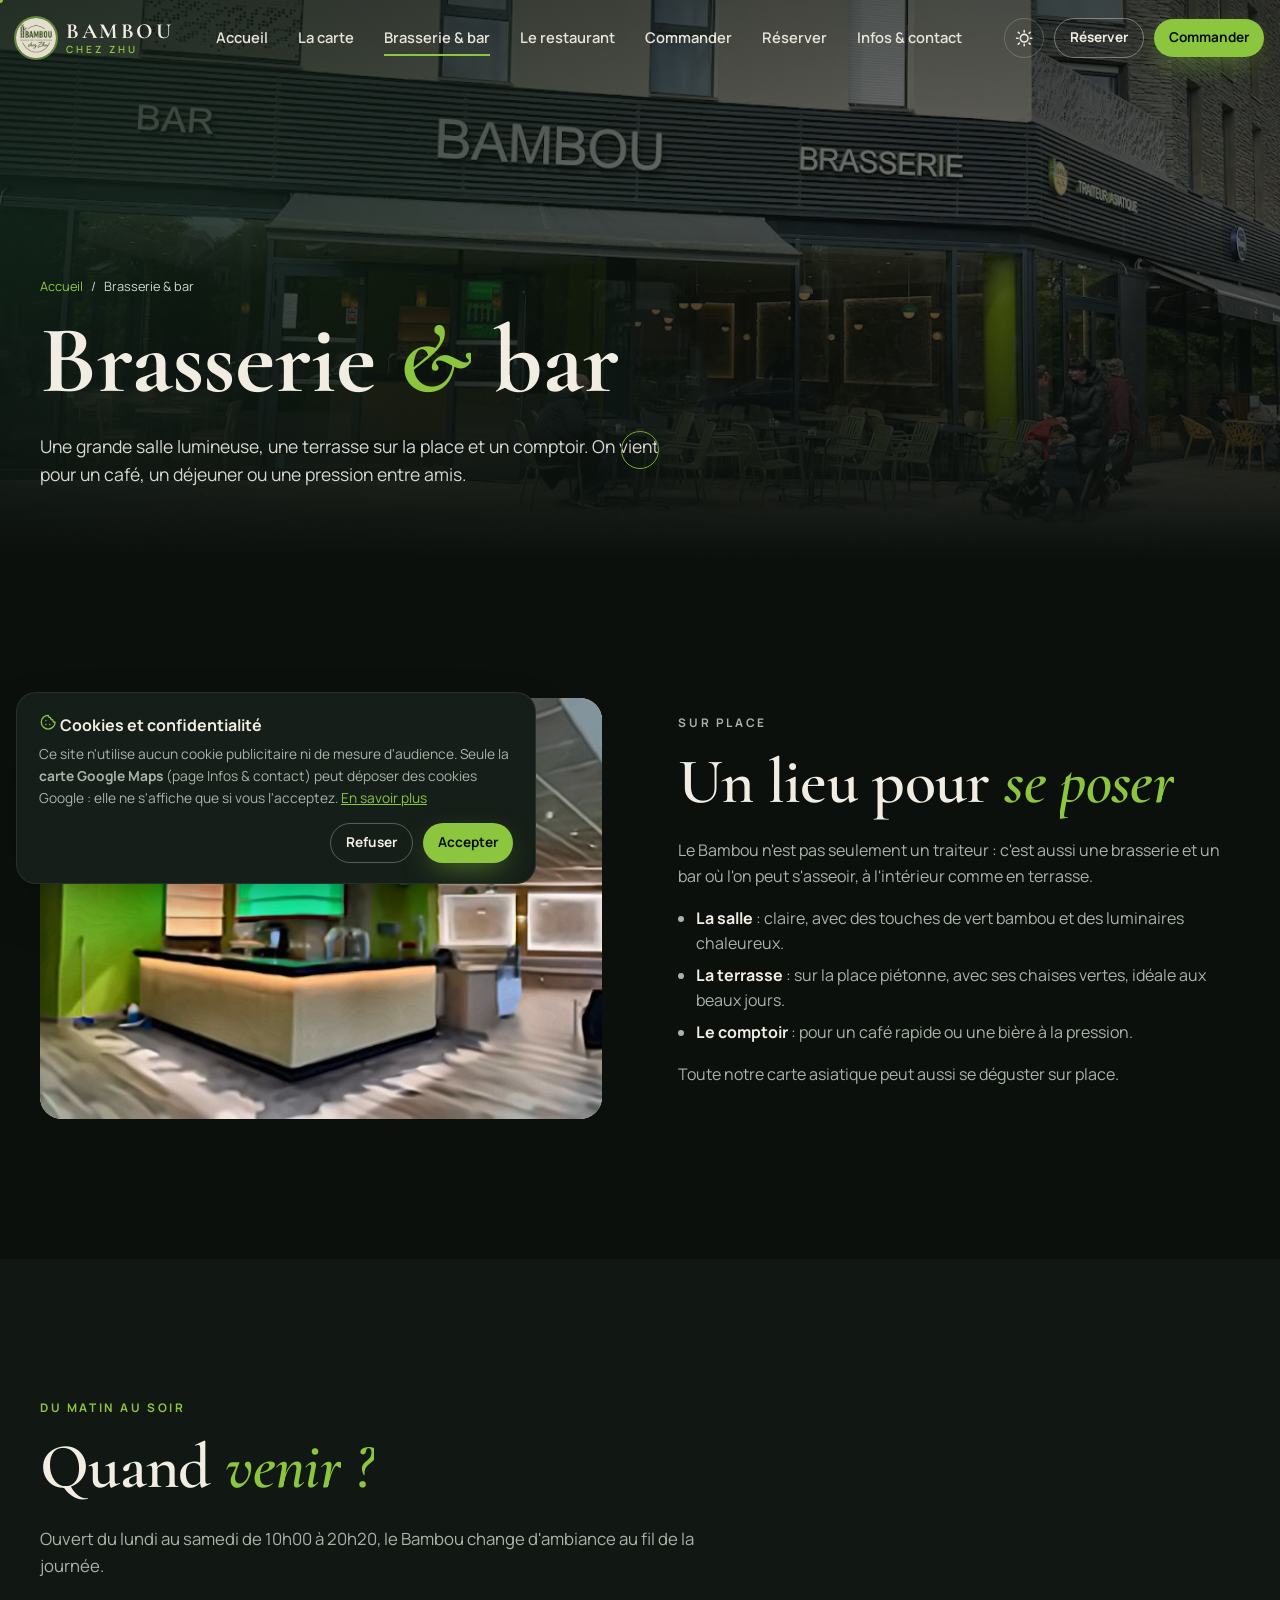
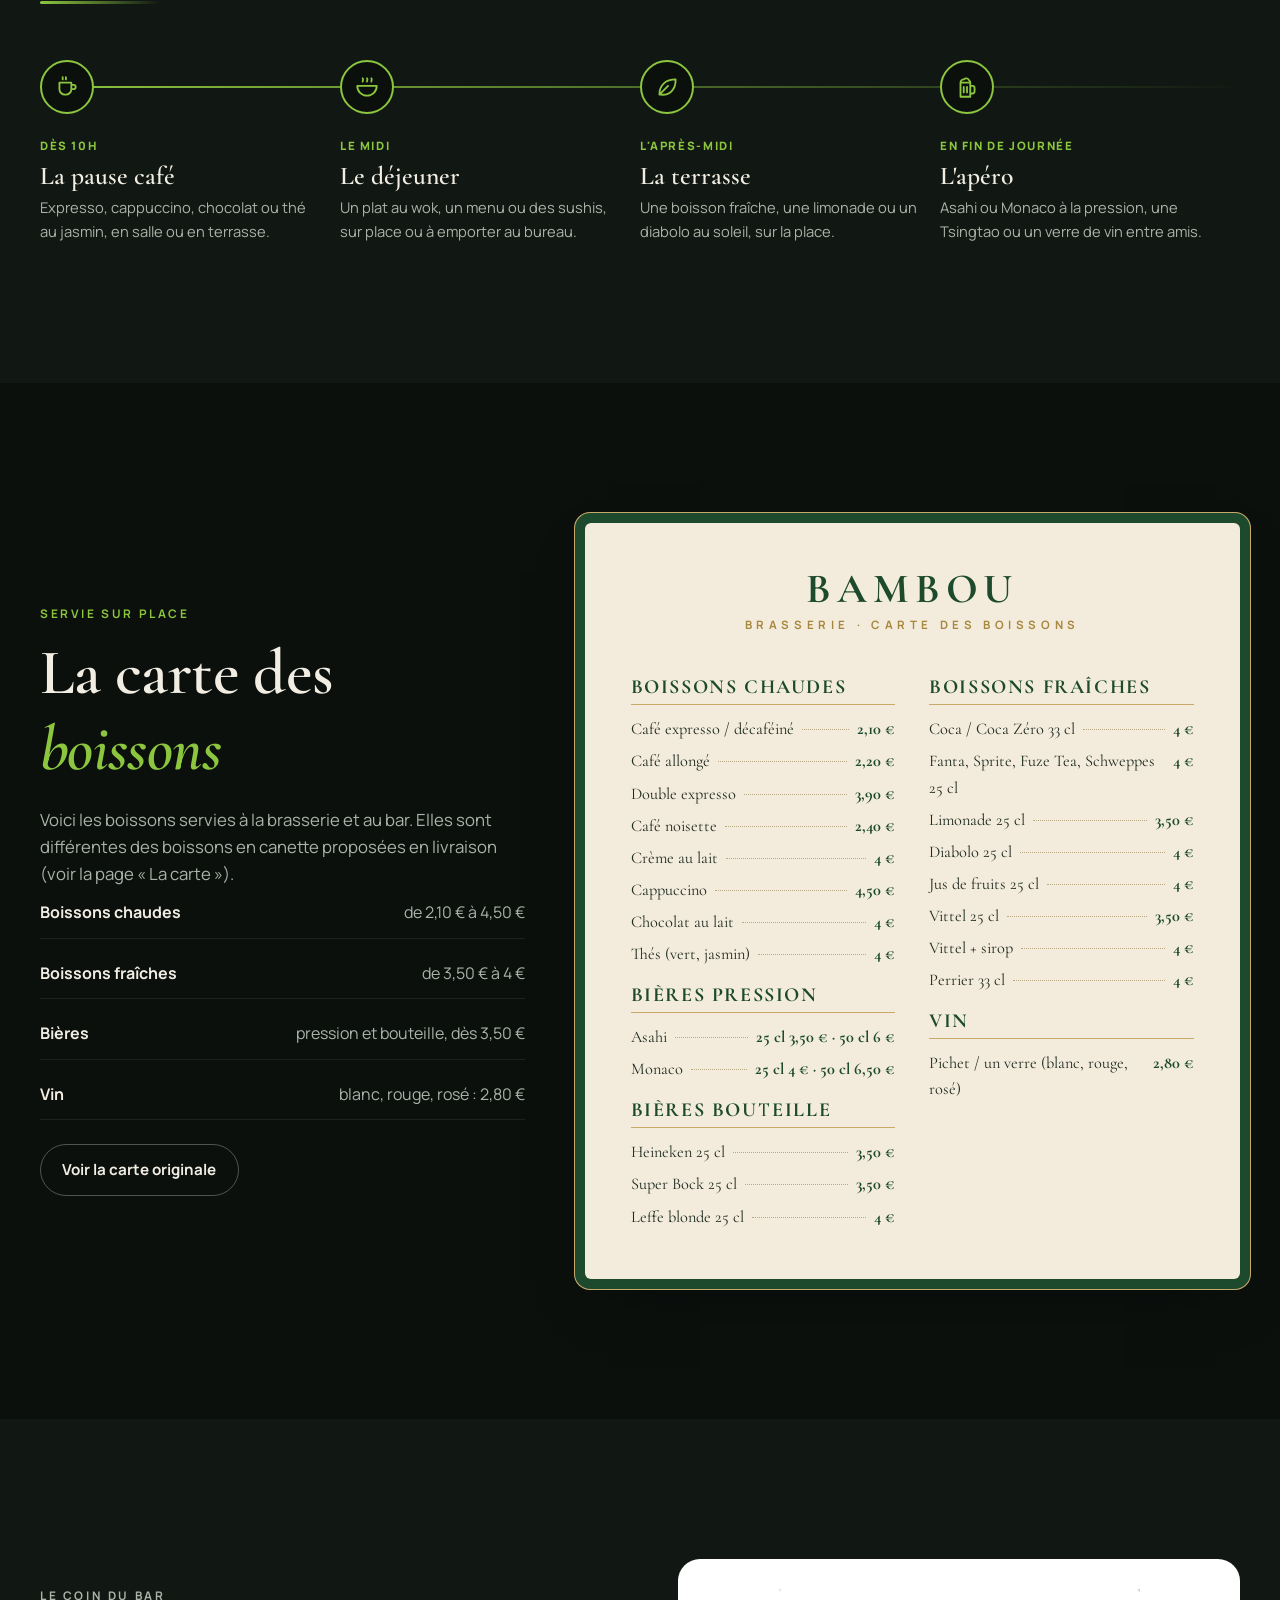
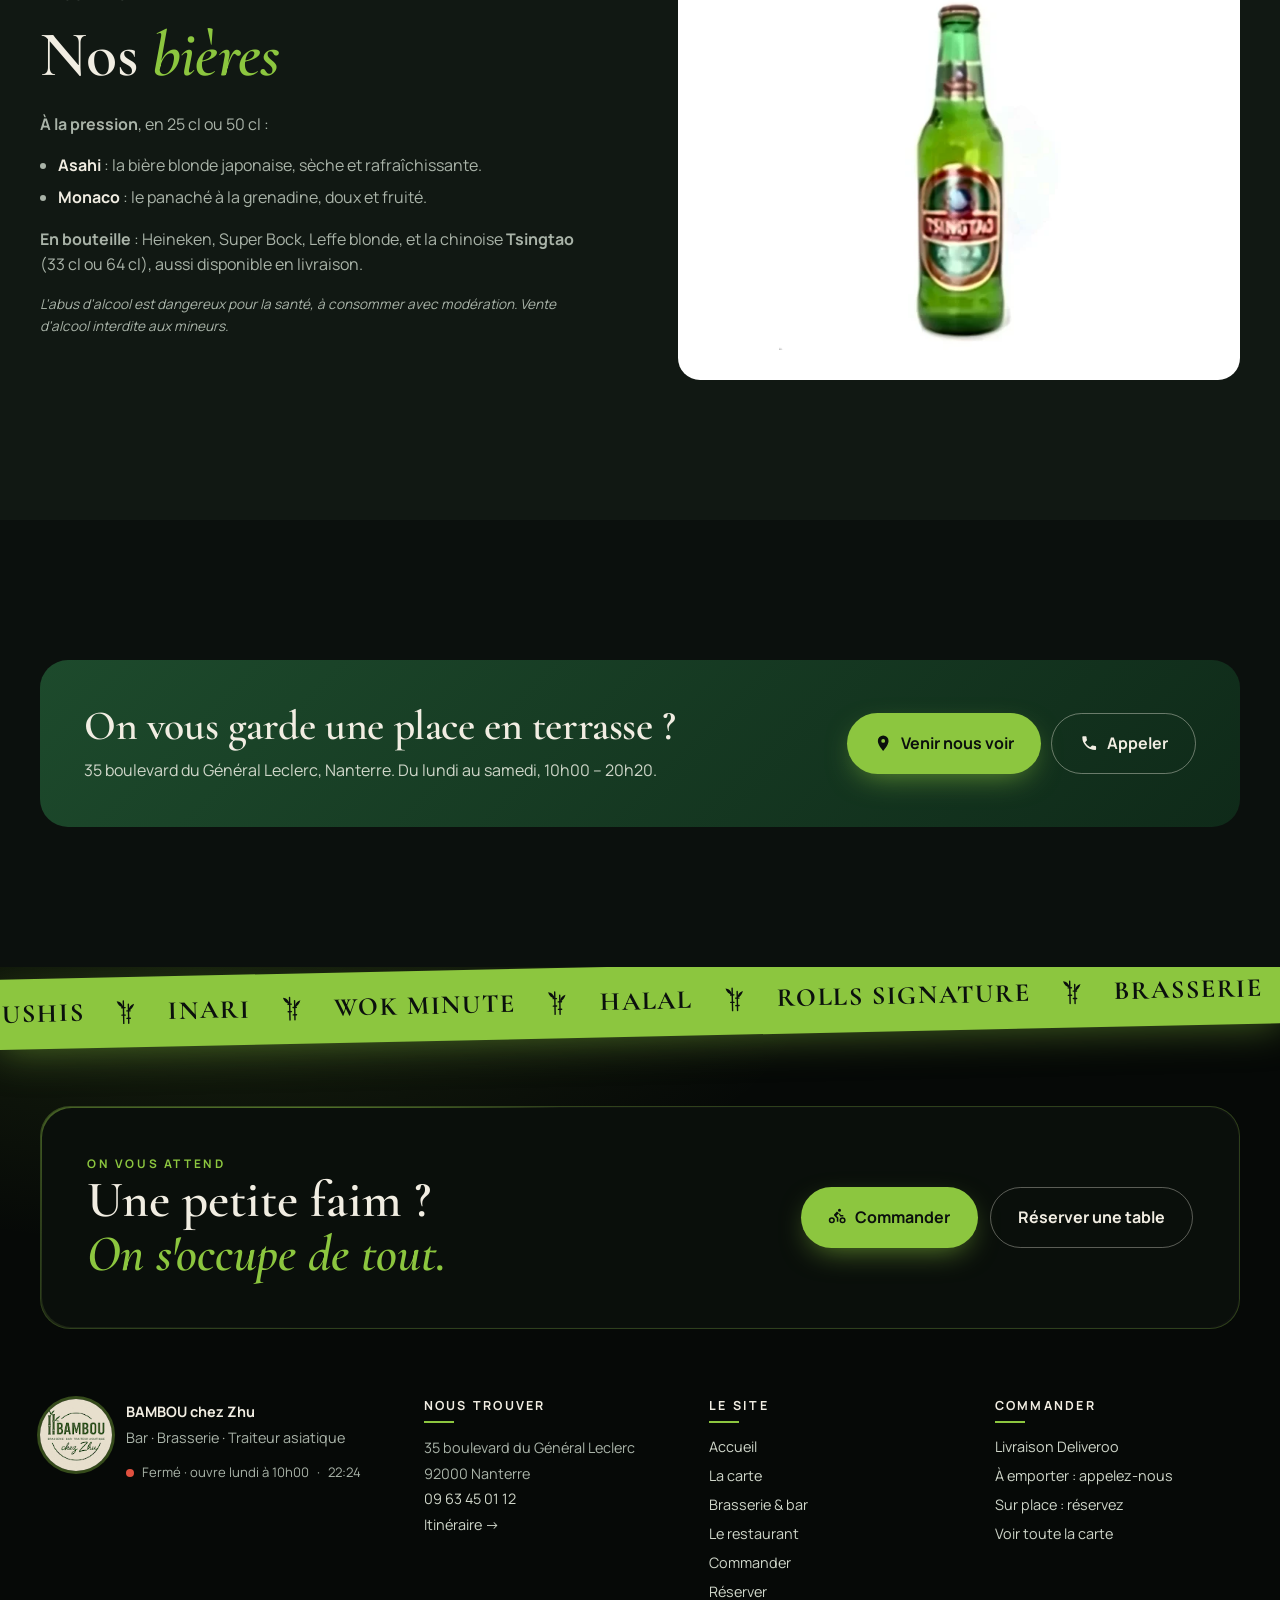
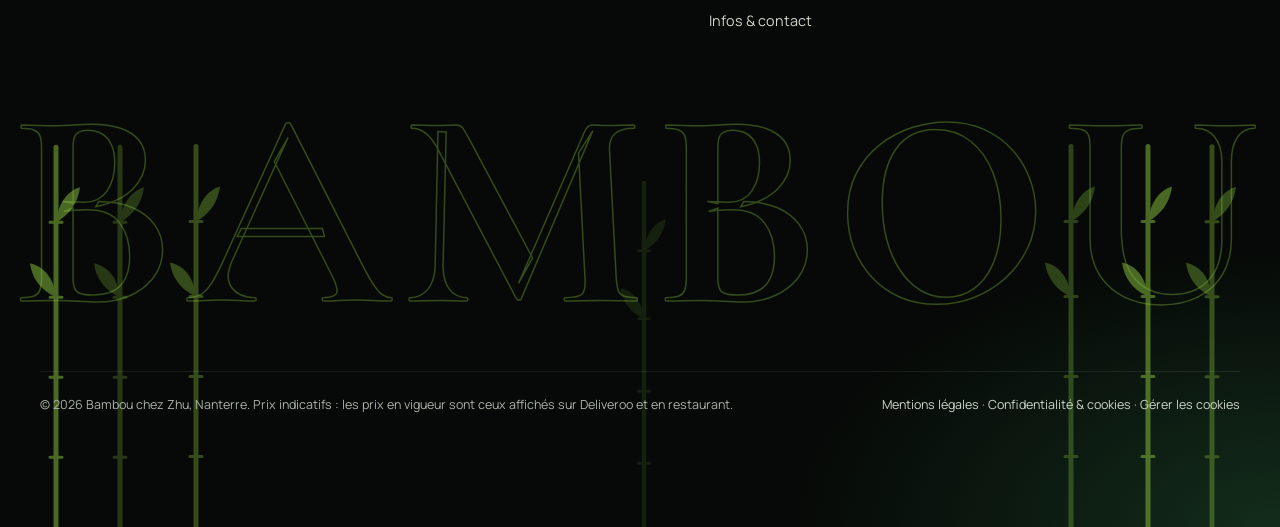
==== brasserie.html @ f8e94290 "Site vitrine Bambou chez Zhu : 9 pages, carte, réservation, effets animés - Pages : accueil, carte, " ====
<!doctype html>
<html lang="fr" data-theme="dark">
<head>
  <meta charset="utf-8">
  <meta name="viewport" content="width=device-width, initial-scale=1">
  <title>Brasserie & bar · Bambou chez Zhu, Nanterre</title>
  <meta name="description" content="La brasserie et le bar Bambou à Nanterre : café, thé, boissons fraîches, bières pression Asahi et Monaco, bières bouteille et vin. Salle lumineuse et terrasse sur la place.">
  <meta name="theme-color" content="#0b100d">
  <link rel="icon" href="images/lieu/logo.png">
  <meta property="og:title" content="Brasserie & bar · Bambou chez Zhu">
  <meta property="og:image" content="images/lieu/facade.webp">
  <link rel="preconnect" href="https://fonts.googleapis.com">
  <link rel="preconnect" href="https://fonts.gstatic.com" crossorigin>
  <link href="https://fonts.googleapis.com/css2?family=Cormorant+Garamond:ital,wght@0,500;0,600;0,700;1,500&family=Manrope:wght@400;500;600;700;800&display=swap" rel="stylesheet">
  <link rel="stylesheet" href="css/style.css">
</head>
<body data-page="brasserie">
  <main>
    <section class="page-hero">
      <div class="page-hero__bg" style="background-image:url('images/lieu/facade.webp')"></div>
      <div class="container">
        <nav class="crumbs" aria-label="Fil d'Ariane"><a href="index.html">Accueil</a> / <span>Brasserie & bar</span></nav>
        <h1>Brasserie <span class="accent">&</span> bar</h1>
        <p class="lead">Une grande salle lumineuse, une terrasse sur la place et un comptoir. On vient pour un café, un déjeuner ou une pression entre amis.</p>
      </div>
    </section>

    <!-- EXPLICATION -->
    <section class="section">
      <div class="container split-block">
        <div class="split-block__media curtain"><img src="images/lieu/salle.jpg" onerror="this.onerror=null;this.src='images/lieu/interieur.jpg'" alt="Le comptoir vert et lumineux de la brasserie" loading="lazy"></div>
        <div class="split-block__text reveal">
          <p class="eyebrow">Sur place</p>
          <h2>Un lieu pour <span class="accent">se poser</span></h2>
          <p>Le Bambou n'est pas seulement un traiteur : c'est aussi une brasserie et un bar où l'on peut s'asseoir, à l'intérieur comme en terrasse.</p>
          <ul>
            <li><strong>La salle</strong> : claire, avec des touches de vert bambou et des luminaires chaleureux.</li>
            <li><strong>La terrasse</strong> : sur la place piétonne, avec ses chaises vertes, idéale aux beaux jours.</li>
            <li><strong>Le comptoir</strong> : pour un café rapide ou une bière à la pression.</li>
          </ul>
          <p>Toute notre carte asiatique peut aussi se déguster sur place.</p>
        </div>
      </div>
    </section>

    <!-- MOMENTS -->
    <section class="section section--alt">
      <div class="container">
        <header class="section__head reveal">
          <p class="eyebrow">Du matin au soir</p>
          <h2>Quand <span class="accent">venir&nbsp;?</span></h2>
          <p class="section__lead">Ouvert du lundi au samedi de 10h00 à 20h20, le Bambou change d'ambiance au fil de la journée.</p>
        </header>
        <div class="timeline">
          <div class="tl reveal"><div class="tl__dot"><svg class="ico"><use href="#i-coffee"/></svg></div><small>Dès 10h</small><h3>La pause café</h3><p>Expresso, cappuccino, chocolat ou thé au jasmin, en salle ou en terrasse.</p></div>
          <div class="tl reveal"><div class="tl__dot"><svg class="ico"><use href="#i-bowl"/></svg></div><small>Le midi</small><h3>Le déjeuner</h3><p>Un plat au wok, un menu ou des sushis, sur place ou à emporter au bureau.</p></div>
          <div class="tl reveal"><div class="tl__dot"><svg class="ico"><use href="#i-leaf"/></svg></div><small>L'après-midi</small><h3>La terrasse</h3><p>Une boisson fraîche, une limonade ou un diabolo au soleil, sur la place.</p></div>
          <div class="tl reveal"><div class="tl__dot"><svg class="ico"><use href="#i-beer"/></svg></div><small>En fin de journée</small><h3>L'apéro</h3><p>Asahi ou Monaco à la pression, une Tsingtao ou un verre de vin entre amis.</p></div>
        </div>
      </div>
    </section>

    <!-- CARTE DES BOISSONS -->
    <section class="section brasserie" id="boissons">
      <div class="container brasserie__inner">
        <div class="brasserie__text reveal">
          <p class="eyebrow">Servie sur place</p>
          <h2>La carte des <span class="accent">boissons</span></h2>
          <p class="section__lead">Voici les boissons servies à la brasserie et au bar. Elles sont différentes des boissons en canette proposées en livraison (voir la page « La carte »).</p>
          <ul class="lieu__facts">
            <li><strong>Boissons chaudes</strong><span>de 2,10 € à 4,50 €</span></li>
            <li><strong>Boissons fraîches</strong><span>de 3,50 € à 4 €</span></li>
            <li><strong>Bières</strong><span>pression et bouteille, dès 3,50 €</span></li>
            <li><strong>Vin</strong><span>blanc, rouge, rosé : 2,80 €</span></li>
          </ul>
          <button class="btn btn--ghost" id="openPoster" style="margin-top:24px">Voir la carte originale</button>
        </div>
        <div class="menu-card reveal" id="menuCard"></div>
      </div>
    </section>

    <!-- BIÈRES -->
    <section class="section section--alt">
      <div class="container split-block split-block--rev">
        <div class="split-block__media curtain" style="background:#fff"><img src="images/biere-tsingtao.webp" alt="Bière Tsingtao" loading="lazy" style="object-fit:contain;padding:30px"></div>
        <div class="split-block__text reveal">
          <p class="eyebrow">Le coin du bar</p>
          <h2>Nos <span class="accent">bières</span></h2>
          <p><strong>À la pression</strong>, en 25 cl ou 50 cl :</p>
          <ul>
            <li><strong>Asahi</strong> : la bière blonde japonaise, sèche et rafraîchissante.</li>
            <li><strong>Monaco</strong> : le panaché à la grenadine, doux et fruité.</li>
          </ul>
          <p><strong>En bouteille</strong> : Heineken, Super Bock, Leffe blonde, et la chinoise <strong>Tsingtao</strong> (33 cl ou 64 cl), aussi disponible en livraison.</p>
          <p class="note">L'abus d'alcool est dangereux pour la santé, à consommer avec modération. Vente d'alcool interdite aux mineurs.</p>
        </div>
      </div>
    </section>

    <section class="section">
      <div class="container">
        <div class="cta-band reveal">
          <div><h2 class="no-words">On vous garde une place en terrasse&nbsp;?</h2><p>35 boulevard du Général Leclerc, Nanterre. Du lundi au samedi, 10h00 – 20h20.</p></div>
          <div style="display:flex;gap:10px;flex-wrap:wrap">
            <a class="btn btn--primary btn--lg" href="contact.html"><svg class="ico"><use href="#i-pin"/></svg> Venir nous voir</a>
            <a class="btn btn--ghost btn--lg" href="tel:+33963450112"><svg class="ico"><use href="#i-phone"/></svg> Appeler</a>
          </div>
        </div>
      </div>
    </section>
  </main>

  <div class="modal" id="poster" hidden>
    <div class="modal__backdrop" data-close></div>
    <div class="modal__poster" role="dialog" aria-modal="true" aria-label="Carte des boissons de la brasserie">
      <button class="modal__close" data-close aria-label="Fermer"><svg class="ico"><use href="#i-close"/></svg></button>
      <img src="images/lieu/carte-boissons-brasserie.webp" alt="Carte des boissons de la brasserie Bambou" loading="lazy">
    </div>
  </div>

  <script src="js/data.js"></script>
  <script src="js/layout.js"></script>
  <script src="js/main.js"></script>
</body>
</html>
---- css/style.css ----
/* =========================================================
   BAMBOU chez Zhu — Feuille de style
   Palette : noir façade · vert bambou · crème papier
   ========================================================= */

:root {
  --bamboo: #8cc63f;        /* vert vif du pilier */
  --bamboo-2: #6fa52c;
  --forest: #1d4a2c;        /* vert profond du logo */
  --gold: #c9a96a;
  --radius: 22px;
  --radius-sm: 14px;
  --shadow: 0 24px 60px -24px rgba(0,0,0,.55);
  --ease: cubic-bezier(.2,.8,.2,1);
  --font-display: "Cormorant Garamond", Georgia, serif;
  --font: "Manrope", system-ui, -apple-system, Segoe UI, sans-serif;
}

/* Mode nuit (par défaut) */
:root[data-theme="dark"] {
  --bg: #0b100d;
  --bg-2: #111813;
  --surface: #151e18;
  --surface-2: #1b261f;
  --line: rgba(255,255,255,.08);
  --text: #f1ede2;
  --muted: #a9b3a8;
  --accent: var(--bamboo);
  --on-accent: #0b100d;
  --paper: #f3ecdc;
}
/* Mode jour */
:root[data-theme="light"] {
  --bg: #f5f1e7;
  --bg-2: #ece6d6;
  --surface: #ffffff;
  --surface-2: #f8f5ee;
  --line: rgba(20,40,25,.1);
  --text: #142018;
  --muted: #5b6a5e;
  --accent: #2f7a35;
  --on-accent: #ffffff;
  --paper: #fbf7ec;
}

*,*::before,*::after { box-sizing: border-box; }
html { scroll-behavior: smooth; -webkit-text-size-adjust: 100%; }
body {
  margin: 0; background: var(--bg); color: var(--text);
  font-family: var(--font); font-size: 16px; line-height: 1.6;
  -webkit-font-smoothing: antialiased; overflow-x: hidden;
  transition: background .5s var(--ease), color .5s var(--ease);
}
img { max-width: 100%; display: block; }
a { color: inherit; }
button { font: inherit; color: inherit; cursor: pointer; background: none; border: 0; }
h1,h2,h3,h4 { margin: 0; line-height: 1.1; }
h2 { font-family: var(--font-display); font-weight: 600; font-size: clamp(2.4rem, 5vw, 4rem); letter-spacing: -.01em; }
h3 { font-size: 1.15rem; font-weight: 700; }
.container { width: min(1200px, 100% - 32px); margin-inline: auto; }
.accent { color: var(--accent); font-style: italic; }
.eyebrow { text-transform: uppercase; letter-spacing: .22em; font-size: .74rem; font-weight: 700; color: var(--accent); margin: 0 0 14px; }
.ico { width: 1.15em; height: 1.15em; flex: none; }
:focus-visible { outline: 2px solid var(--accent); outline-offset: 3px; border-radius: 6px; }

/* ---------- Boutons ---------- */
.btn {
  display: inline-flex; align-items: center; gap: .55em; justify-content: center;
  padding: .85em 1.4em; border-radius: 999px; font-weight: 700; font-size: .95rem;
  text-decoration: none; transition: transform .3s var(--ease), background .3s, box-shadow .3s, color .3s;
  white-space: nowrap;
}
.btn--primary { background: var(--accent); color: var(--on-accent); box-shadow: 0 10px 30px -10px color-mix(in srgb, var(--accent) 70%, transparent); }
.btn--primary:hover { transform: translateY(-2px); box-shadow: 0 16px 36px -12px var(--accent); }
.btn--ghost { border: 1.5px solid color-mix(in srgb, var(--text) 30%, transparent); color: var(--text); }
.btn--ghost:hover { border-color: var(--accent); color: var(--accent); }
.btn--sm { padding: .6em 1.1em; font-size: .85rem; }
.btn--lg { padding: 1.05em 1.7em; font-size: 1rem; }
.link { display: inline-flex; align-items: center; gap: .4em; color: var(--accent); font-weight: 700; text-decoration: none; }
.link .ico { transition: transform .3s var(--ease); }
.link:hover .ico { transform: translateX(4px); }

/* ---------- Loader ---------- */
.loader { position: fixed; inset: 0; z-index: 200; background: #0b100d; display: grid; place-items: center; transition: opacity .7s var(--ease), visibility .7s; }
.loader.is-done { opacity: 0; visibility: hidden; }
.loader__mark { display: flex; flex-direction: column; align-items: center; gap: 14px; color: var(--bamboo); }
.loader__bamboo { width: 64px; height: 64px; animation: grow 1.2s var(--ease) infinite alternate; }
.loader__mark span { font-family: var(--font-display); font-size: 1.6rem; letter-spacing: .4em; color: #f1ede2; }
@keyframes grow { from { transform: scaleY(.8); opacity: .5; } to { transform: scaleY(1); opacity: 1; } }

/* ---------- En-tête ---------- */
.header { position: fixed; inset: 0 0 auto; z-index: 50; padding: 18px 0; transition: padding .4s var(--ease), background .4s, backdrop-filter .4s; }
.header.is-scrolled { padding: 10px 0; background: color-mix(in srgb, var(--bg) 82%, transparent); backdrop-filter: blur(14px); border-bottom: 1px solid var(--line); }
.header__inner { width: min(1280px, 100% - 32px); margin-inline: auto; display: flex; align-items: center; justify-content: space-between; gap: 20px; }
.brand { display: flex; align-items: center; gap: 10px; text-decoration: none; }
.brand__logo { width: 40px; height: 40px; border-radius: 50%; object-fit: cover; box-shadow: 0 0 0 2px color-mix(in srgb, var(--bamboo) 60%, transparent); }
.brand__text { font-family: var(--font-display); font-weight: 700; font-size: 1.35rem; letter-spacing: .12em; line-height: 1; color: #f1ede2; }
.header.is-scrolled .brand__text { color: var(--text); }
.brand__text small { display: block; font-family: var(--font); font-size: .62rem; letter-spacing: .3em; font-weight: 600; color: var(--bamboo); margin-top: 3px; text-transform: uppercase; }
.nav { display: flex; gap: 30px; }
.nav a { text-decoration: none; font-weight: 600; font-size: .92rem; color: #e8e4d8; position: relative; padding: 4px 0; }
.header.is-scrolled .nav a { color: var(--text); }
.nav a::after { content: ""; position: absolute; left: 0; right: 100%; bottom: -2px; height: 2px; background: var(--accent); transition: right .35s var(--ease); }
.nav a:hover::after, .nav a.is-active::after { right: 0; }
.header__actions { display: flex; align-items: center; gap: 10px; }
.theme-toggle { width: 40px; height: 40px; border-radius: 50%; display: grid; place-items: center; color: #f1ede2; border: 1px solid rgba(255,255,255,.2); transition: transform .5s var(--ease); }
.header.is-scrolled .theme-toggle { color: var(--text); border-color: var(--line); }
.theme-toggle:hover { transform: rotate(40deg); }
[data-theme="dark"] .ico--moon, [data-theme="light"] .ico--sun { display: none; }
.burger { display: none; width: 42px; height: 42px; border-radius: 50%; position: relative; }
.burger span { position: absolute; left: 11px; right: 11px; height: 2px; background: #f1ede2; transition: transform .35s var(--ease), top .35s; }
.header.is-scrolled .burger span { background: var(--text); }
.burger span:first-child { top: 16px; } .burger span:last-child { top: 24px; }
.burger[aria-expanded="true"] span:first-child { top: 20px; transform: rotate(45deg); }
.burger[aria-expanded="true"] span:last-child { top: 20px; transform: rotate(-45deg); }

/* ---------- Hero ---------- */
.hero { position: relative; min-height: 100svh; display: flex; align-items: center; overflow: hidden; color: #f1ede2; padding: 120px 0 90px; }
.hero__bg { position: absolute; inset: -4%; background-size: cover; background-position: center 35%; animation: kenburns 24s ease-in-out infinite alternate; will-change: transform; }
@keyframes kenburns { from { transform: scale(1.04); } to { transform: scale(1.14) translate(-1.5%, 1%); } }
.hero__veil { position: absolute; inset: 0; background:
  radial-gradient(1200px 600px at 15% 60%, rgba(11,16,13,.55), transparent 70%),
  linear-gradient(180deg, rgba(11,16,13,.75) 0%, rgba(11,16,13,.55) 40%, rgba(11,16,13,.92) 100%),
  linear-gradient(90deg, rgba(29,74,44,.55), transparent 60%); }
.hero__leaves svg { position: absolute; color: var(--bamboo); opacity: .14; }
.hero__leaves svg:nth-child(1) { width: 260px; left: -40px; bottom: -30px; animation: sway 8s ease-in-out infinite; }
.hero__leaves svg:nth-child(2) { width: 160px; right: 6%; top: 14%; animation: sway 10s ease-in-out infinite reverse; }
.hero__leaves svg:nth-child(3) { width: 110px; right: 32%; bottom: 8%; animation: sway 7s ease-in-out infinite; }
@keyframes sway { 0%,100% { transform: rotate(-4deg); } 50% { transform: rotate(4deg); } }
.hero__content { position: relative; z-index: 2; }
.hero__title { font-family: var(--font-display); font-weight: 700; font-size: clamp(4.2rem, 15vw, 11rem); letter-spacing: .06em; line-height: .9; margin-bottom: 18px; }
.hero__title em { display: block; font-weight: 500; font-size: .32em; letter-spacing: .02em; color: var(--bamboo); margin-top: 10px; }
.split .ch { display: inline-block; opacity: 0; transform: translateY(60%) rotate(6deg); animation: chIn 1s var(--ease) forwards; }
@keyframes chIn { to { opacity: 1; transform: none; } }
.hero__lead { max-width: 560px; font-size: clamp(1rem, 1.6vw, 1.15rem); color: #d7d9cf; margin: 0 0 32px; }
.hero__cta { display: flex; flex-wrap: wrap; gap: 14px; margin-bottom: 34px; }
.hero .btn--ghost { color: #f1ede2; border-color: rgba(241,237,226,.4); }
.hero__chips { list-style: none; padding: 0; margin: 0; display: flex; flex-wrap: wrap; gap: 10px; }
.hero__chips li { display: flex; align-items: center; gap: 8px; padding: 8px 14px; border-radius: 999px; background: rgba(255,255,255,.08); border: 1px solid rgba(255,255,255,.14); backdrop-filter: blur(6px); font-size: .82rem; font-weight: 600; }
.dot { width: 8px; height: 8px; border-radius: 50%; background: var(--bamboo); box-shadow: 0 0 0 0 var(--bamboo); animation: pulse 2s infinite; }
@keyframes pulse { 0% { box-shadow: 0 0 0 0 rgba(140,198,63,.6); } 100% { box-shadow: 0 0 0 12px rgba(140,198,63,0); } }
.hero__dishes { position: absolute; z-index: 2; right: 5%; top: 50%; transform: translateY(-50%); width: 360px; height: 420px; }
.hero__dishes img { position: absolute; width: 150px; height: 150px; object-fit: cover; border-radius: 50%; border: 4px solid rgba(241,237,226,.9); box-shadow: var(--shadow); animation: float 6s ease-in-out infinite; }
.hero__dishes img:nth-child(1) { left: 0; top: 30px; width: 180px; height: 180px; }
.hero__dishes img:nth-child(2) { right: 0; top: 0; animation-delay: -1.5s; }
.hero__dishes img:nth-child(3) { left: 40px; bottom: 0; animation-delay: -3s; }
.hero__dishes img:nth-child(4) { right: 10px; bottom: 60px; width: 130px; height: 130px; animation-delay: -4.5s; }
@keyframes float { 0%,100% { transform: translateY(0); } 50% { transform: translateY(-14px); } }
.scroll-cue { position: absolute; z-index: 2; left: 50%; bottom: 26px; width: 26px; height: 42px; border: 2px solid rgba(241,237,226,.5); border-radius: 20px; transform: translateX(-50%); }
.scroll-cue span { position: absolute; left: 50%; top: 8px; width: 4px; height: 8px; margin-left: -2px; border-radius: 2px; background: #f1ede2; animation: cue 1.8s infinite; }
@keyframes cue { 0% { opacity: 0; transform: translateY(0); } 40% { opacity: 1; } 100% { opacity: 0; transform: translateY(14px); } }

/* ---------- Bande défilante ---------- */
.marquee { background: var(--forest); padding: 22px 0; overflow: hidden; display: grid; gap: 14px; border-block: 1px solid rgba(140,198,63,.25); }
.marquee__row { display: flex; gap: 14px; width: max-content; animation: scrollX 60s linear infinite; }
.marquee__row--rev { animation-direction: reverse; animation-duration: 70s; }
.marquee:hover .marquee__row { animation-play-state: paused; }
.marquee__item { display: flex; align-items: center; gap: 12px; padding: 8px 18px 8px 8px; border-radius: 999px; background: rgba(0,0,0,.25); color: #f1ede2; white-space: nowrap; font-weight: 600; font-size: .9rem; }
.marquee__item img { width: 46px; height: 46px; border-radius: 50%; object-fit: cover; }
.marquee__item b { color: var(--bamboo); font-weight: 700; }
@keyframes scrollX { to { transform: translateX(-50%); } }

/* ---------- Sections ---------- */
.section { padding: clamp(80px, 11vw, 140px) 0; position: relative; }
.section__head { max-width: 720px; margin-bottom: 56px; }
.section__lead { color: var(--muted); font-size: 1.05rem; margin: 18px 0 0; }

/* Univers */
.univers__grid { display: grid; grid-template-columns: repeat(3, 1fr); gap: 24px; }
.u-card { background: var(--surface); border: 1px solid var(--line); border-radius: var(--radius); overflow: hidden; transition: transform .5s var(--ease), box-shadow .5s; }
.u-card:hover { transform: translateY(-8px); box-shadow: var(--shadow); }
.u-card__media { aspect-ratio: 4/3; overflow: hidden; background: #fff; }
.u-card__media img { width: 100%; height: 100%; object-fit: cover; transition: transform 1s var(--ease); }
.u-card:nth-child(3) .u-card__media img { object-fit: contain; padding: 18px; }
.u-card:hover .u-card__media img { transform: scale(1.07); }
.u-card__body { padding: 26px; position: relative; }
.u-card__num { position: absolute; right: 22px; top: 18px; font-family: var(--font-display); font-size: 2.6rem; color: color-mix(in srgb, var(--accent) 35%, transparent); font-weight: 700; }
.u-card h3 { font-family: var(--font-display); font-size: 1.9rem; font-weight: 600; margin-bottom: 10px; }
.u-card p { color: var(--muted); margin: 0 0 18px; }

/* Offre */
.offer { padding: 0 0 20px; }
.offer__inner { display: grid; grid-template-columns: 1fr 1.25fr; gap: 50px; align-items: center; padding: clamp(32px, 5vw, 60px); border-radius: 32px; background:
  radial-gradient(600px 300px at 0% 0%, rgba(140,198,63,.25), transparent 70%), linear-gradient(135deg, var(--forest), #0f2a19); color: #f1ede2; overflow: hidden; position: relative; }
.offer__inner::after { content: "1+1"; position: absolute; right: -10px; bottom: -60px; font-family: var(--font-display); font-weight: 700; font-size: 18rem; color: rgba(255,255,255,.04); line-height: 1; pointer-events: none; }
.offer h2 { color: #f1ede2; margin-bottom: 16px; }
.offer .accent { color: var(--bamboo); }
.offer p { color: #cfd6c9; margin: 0 0 24px; }
.offer .btn--primary { background: var(--bamboo); color: #0b100d; }
.offer__plates { display: grid; grid-template-columns: repeat(4, 1fr); gap: 14px; position: relative; z-index: 1; }
.plate { text-align: center; }
.plate__img { aspect-ratio: 1; border-radius: 50%; overflow: hidden; border: 3px solid rgba(241,237,226,.85); box-shadow: 0 20px 40px -18px #000; transition: transform .6s var(--ease); }
.plate:hover .plate__img { transform: rotate(-8deg) scale(1.06); }
.plate__img img { width: 100%; height: 100%; object-fit: cover; }
.plate p { margin: 12px 0 0; font-size: .85rem; font-weight: 600; color: #f1ede2; line-height: 1.3; }
.plate span { color: var(--bamboo); font-weight: 700; font-size: .85rem; }

/* Coups de cœur */
.favoris__grid { display: grid; grid-template-columns: repeat(4, 1fr); gap: 22px; }
.fav { position: relative; border-radius: var(--radius); overflow: hidden; aspect-ratio: 3/4; cursor: pointer; background: var(--surface); isolation: isolate; }
.fav img { position: absolute; inset: 0; width: 100%; height: 100%; object-fit: cover; transition: transform 1.2s var(--ease); z-index: -2; }
.fav::before { content: ""; position: absolute; inset: 0; z-index: -1; background: linear-gradient(180deg, transparent 35%, rgba(8,12,9,.92)); }
.fav:hover img { transform: scale(1.1); }
.fav__body { position: absolute; inset: auto 0 0; padding: 22px; color: #f1ede2; }
.fav__rank { position: absolute; top: 16px; left: 16px; width: 38px; height: 38px; border-radius: 50%; display: grid; place-items: center; background: var(--bamboo); color: #0b100d; font-weight: 800; }
.fav h3 { font-family: var(--font-display); font-size: 1.55rem; font-weight: 600; line-height: 1.15; margin-bottom: 8px; }
.fav .price { color: var(--bamboo); }

/* ---------- La carte ---------- */
.carte { background: var(--bg-2); }
.carte__toolbar { position: sticky; top: 66px; z-index: 20; display: flex; flex-direction: column; gap: 14px; padding: 14px 0; margin-bottom: 26px; background: color-mix(in srgb, var(--bg-2) 92%, transparent); backdrop-filter: blur(10px); }
.tabs { display: flex; gap: 8px; overflow-x: auto; scrollbar-width: none; padding-bottom: 2px; scroll-snap-type: x proximity; }
.tabs::-webkit-scrollbar { display: none; }
.tab { flex: none; scroll-snap-align: start; display: flex; align-items: center; gap: 8px; padding: 10px 16px; border-radius: 999px; background: var(--surface); border: 1px solid var(--line); font-weight: 700; font-size: .88rem; transition: background .3s, color .3s, transform .3s var(--ease); }
.tab:hover { transform: translateY(-2px); }
.tab.is-active { background: var(--accent); color: var(--on-accent); border-color: transparent; }
.tab small { opacity: .6; font-weight: 600; }
.search { display: flex; align-items: center; gap: 10px; padding: 0 18px; border-radius: 999px; background: var(--surface); border: 1px solid var(--line); max-width: 460px; color: var(--muted); }
.search input { flex: 1; border: 0; background: none; color: var(--text); padding: 13px 0; font: inherit; outline: none; }
.carte__intro { display: grid; grid-template-columns: auto 1fr; gap: 22px; align-items: center; padding: 26px 28px; border-radius: var(--radius); background: var(--surface); border: 1px solid var(--line); margin-bottom: 20px; }
.carte__intro .big { font-size: 2.6rem; width: 72px; height: 72px; border-radius: 50%; display: grid; place-items: center; background: color-mix(in srgb, var(--accent) 15%, transparent); }
.carte__intro h3 { font-family: var(--font-display); font-size: 2rem; font-weight: 600; margin-bottom: 4px; }
.carte__intro p { margin: 0; color: var(--muted); }
.subtabs { display: flex; gap: 8px; margin-bottom: 16px; }
.chip { padding: 8px 16px; border-radius: 999px; border: 1px solid var(--line); background: var(--surface); font-weight: 700; font-size: .85rem; }
.chip.is-active { border-color: var(--accent); color: var(--accent); }
.legend { display: flex; flex-wrap: wrap; gap: 8px; margin-bottom: 22px; }
.grid { display: grid; grid-template-columns: repeat(auto-fill, minmax(260px, 1fr)); gap: 20px; }
.dish { display: flex; flex-direction: column; background: var(--surface); border: 1px solid var(--line); border-radius: var(--radius); overflow: hidden; cursor: pointer; text-align: left; transition: transform .45s var(--ease), box-shadow .45s, border-color .3s; animation: pop .6s var(--ease) backwards; }
.dish:hover { transform: translateY(-6px); box-shadow: var(--shadow); border-color: color-mix(in srgb, var(--accent) 50%, transparent); }
@keyframes pop { from { opacity: 0; transform: translateY(20px) scale(.97); } }
.dish__media { position: relative; aspect-ratio: 4/3; background: #fff; overflow: hidden; }
.dish__media img { width: 100%; height: 100%; object-fit: cover; transition: transform .9s var(--ease); }
.dish__media.is-product img { object-fit: contain; padding: 14px; }
.dish:hover .dish__media img { transform: scale(1.08); }
.dish__badge { position: absolute; top: 12px; left: 12px; padding: 5px 10px; border-radius: 999px; font-size: .7rem; font-weight: 800; letter-spacing: .03em; background: #d93a2b; color: #fff; }
.dish__body { padding: 18px 20px 20px; display: flex; flex-direction: column; gap: 8px; flex: 1; }
.dish__body h3 { font-size: 1.04rem; line-height: 1.3; }
.dish__body p { margin: 0; color: var(--muted); font-size: .9rem; line-height: 1.5; flex: 1; }
.dish__foot { display: flex; align-items: center; justify-content: space-between; margin-top: 6px; }
.dish__tags { display: flex; gap: 5px; flex-wrap: wrap; }
.price { font-family: var(--font-display); font-size: 1.5rem; font-weight: 700; color: var(--accent); white-space: nowrap; }
.price--lg { font-size: 2.2rem; }
.add { width: 36px; height: 36px; border-radius: 50%; display: grid; place-items: center; background: var(--accent); color: var(--on-accent); font-size: 1.3rem; font-weight: 700; transition: transform .3s var(--ease); }
.dish:hover .add { transform: rotate(90deg); }
.tag { display: inline-flex; align-items: center; padding: 3px 9px; border-radius: 999px; font-size: .68rem; font-weight: 800; letter-spacing: .03em; }
.tag--halal { background: rgba(140,198,63,.16); color: #7dbb33; }
.tag--vege { background: rgba(60,170,110,.16); color: #3ca86c; }
.tag--epice { background: rgba(230,90,50,.15); color: #e2643e; }
.tag--promo { background: rgba(217,58,43,.15); color: #e0503f; }
.tag--mer { background: rgba(70,150,210,.15); color: #4a9bd6; }
.empty { text-align: center; color: var(--muted); padding: 40px 0; }
.sauces { margin-top: 50px; padding: 26px 28px; border-radius: var(--radius); border: 1px dashed color-mix(in srgb, var(--accent) 45%, transparent); }
.sauces h3 { font-family: var(--font-display); font-size: 1.6rem; font-weight: 600; margin-bottom: 14px; }
.sauces ul { list-style: none; margin: 0; padding: 0; display: flex; flex-wrap: wrap; gap: 10px 26px; }
.sauces li { color: var(--muted); }
.sauces li b { color: var(--text); margin-right: 6px; }
.sauces li em { color: var(--accent); font-style: normal; font-weight: 700; }

/* ---------- Brasserie ---------- */
.brasserie__inner { display: grid; grid-template-columns: .85fr 1.15fr; gap: 60px; align-items: center; }
.brasserie__text .btn { margin-top: 26px; }
.menu-card { background: var(--paper); color: #1f2a20; border-radius: 6px; padding: clamp(26px, 4vw, 46px); box-shadow: 0 0 0 10px #1d4a2c, 0 0 0 11px #c9a96a, var(--shadow); position: relative; transform: rotate(-1deg); transition: transform .6s var(--ease); }
.menu-card:hover { transform: rotate(0) scale(1.01); }
.menu-card__title { text-align: center; margin-bottom: 26px; }
.menu-card__title strong { display: block; font-family: var(--font-display); font-size: 2.6rem; letter-spacing: .14em; color: #1d4a2c; line-height: 1; }
.menu-card__title span { font-size: .72rem; letter-spacing: .4em; color: #a8873f; font-weight: 700; }
.menu-card__cols { display: grid; grid-template-columns: 1fr 1fr; gap: 10px 34px; }
.menu-card h4 { font-family: var(--font-display); font-size: 1.25rem; color: #1d4a2c; letter-spacing: .08em; text-transform: uppercase; border-bottom: 1px solid #c9a96a; padding-bottom: 6px; margin: 14px 0 8px; }
.menu-card ul { list-style: none; margin: 0; padding: 0; }
.menu-card li { display: flex; align-items: baseline; gap: 8px; font-size: .88rem; padding: 3px 0; font-family: var(--font-display); font-size: 1.02rem; }
.menu-card li::after { content: ""; order: 1; flex: 1; border-bottom: 1px dotted #b8a77f; transform: translateY(-4px); }
.menu-card li b { order: 2; font-weight: 700; color: #1d4a2c; white-space: nowrap; }

/* ---------- Le lieu ---------- */
.lieu__grid { display: grid; grid-template-columns: 1.6fr 1fr; gap: 24px; }
.lieu__main { margin: 0; border-radius: var(--radius); overflow: hidden; position: relative; min-height: 420px; }
.lieu__main img { width: 100%; height: 100%; object-fit: cover; transition: transform 1.4s var(--ease); }
.lieu__main:hover img { transform: scale(1.05); }
.lieu__main figcaption { position: absolute; left: 18px; bottom: 18px; padding: 8px 14px; border-radius: 999px; background: rgba(11,16,13,.7); color: #f1ede2; font-size: .8rem; font-weight: 600; backdrop-filter: blur(6px); }
.lieu__side { display: flex; flex-direction: column; gap: 22px; }
.lieu__small { margin: 0; border-radius: var(--radius); overflow: hidden; aspect-ratio: 16/10; }
.lieu__small img { width: 100%; height: 100%; object-fit: cover; }
.lieu__quote { margin: 0; font-family: var(--font-display); font-size: 1.55rem; font-style: italic; line-height: 1.35; border-left: 3px solid var(--accent); padding-left: 20px; }
.lieu__facts { list-style: none; padding: 0; margin: 0; display: grid; gap: 10px; }
.lieu__facts li { display: flex; justify-content: space-between; gap: 12px; padding: 12px 0; border-bottom: 1px solid var(--line); }
.lieu__facts span { color: var(--muted); text-align: right; }

/* ---------- Pourquoi ---------- */
.pourquoi { padding-top: 0; }
.pourquoi__grid { display: grid; grid-template-columns: repeat(4, 1fr); gap: 20px; }
.p-item { padding: 30px 26px; border-radius: var(--radius); background: var(--surface); border: 1px solid var(--line); transition: transform .4s var(--ease); }
.p-item:hover { transform: translateY(-6px); }
.p-item__ico { width: 54px; height: 54px; border-radius: 16px; display: grid; place-items: center; font-size: 1.5rem; background: color-mix(in srgb, var(--accent) 16%, transparent); color: var(--accent); font-weight: 800; margin-bottom: 18px; }
.p-item h3 { margin-bottom: 8px; }
.p-item p { margin: 0; color: var(--muted); font-size: .92rem; }

/* ---------- Infos ---------- */
.infos { background: var(--bg-2); }
.infos__inner { display: grid; grid-template-columns: 1fr 1.2fr; gap: 30px; align-items: stretch; }
.infos__card { padding: clamp(26px, 4vw, 44px); border-radius: var(--radius); background: var(--surface); border: 1px solid var(--line); }
.infos__card h2 { margin-bottom: 26px; }
.infos__list { list-style: none; padding: 0; margin: 0 0 28px; display: grid; gap: 18px; }
.infos__list li { display: flex; gap: 14px; }
.infos__list .ico { width: 42px; height: 42px; padding: 10px; border-radius: 12px; background: color-mix(in srgb, var(--accent) 15%, transparent); color: var(--accent); }
.infos__list strong { display: block; font-size: .78rem; letter-spacing: .14em; text-transform: uppercase; color: var(--muted); }
.infos__list a { color: var(--accent); font-weight: 700; text-decoration: none; }
.infos__btns { display: flex; flex-wrap: wrap; gap: 10px; }
.infos__map { border-radius: var(--radius); overflow: hidden; min-height: 420px; border: 1px solid var(--line); }
.infos__map iframe { width: 100%; height: 100%; min-height: 420px; border: 0; filter: grayscale(.3) contrast(1.05); }
[data-theme="dark"] .infos__map iframe { filter: invert(.9) hue-rotate(180deg) saturate(.6); }

/* ---------- Appel final ---------- */
.final { position: relative; padding: clamp(90px, 12vw, 150px) 0; overflow: hidden; text-align: center; color: #f1ede2; }
.final__bg { position: absolute; inset: 0; background-size: cover; background-position: center; filter: blur(3px) brightness(.35) saturate(1.2); transform: scale(1.1); }
.final__inner { position: relative; }
.final__bamboo { width: 70px; color: var(--bamboo); margin: 0 auto 20px; }
.final h2 { color: #f1ede2; margin-bottom: 14px; }
.final p { color: #cfd6c9; margin: 0 0 30px; font-size: 1.1rem; }
.final .btn--primary { background: var(--bamboo); color: #0b100d; }

/* ---------- Pied de page ---------- */
.footer { background: #070a08; color: #a9b3a8; padding: 60px 0 100px; font-size: .9rem; }
.footer__inner { display: grid; grid-template-columns: 1.4fr 1fr 1fr 1fr; gap: 30px; }
.footer__brand { display: flex; gap: 14px; align-items: flex-start; }
.footer__brand img { border-radius: 50%; }
.footer strong { color: #f1ede2; }
.footer h4 { color: #f1ede2; font-size: .78rem; letter-spacing: .18em; text-transform: uppercase; margin-bottom: 12px; }
.footer p { margin: 0; line-height: 1.8; }
.footer a { color: var(--bamboo); text-decoration: none; }
.footer__legal { margin-top: 40px !important; padding-top: 20px; border-top: 1px solid rgba(255,255,255,.08); font-size: .78rem; }

/* ---------- Barre mobile ---------- */
.mobile-bar { display: none; }

/* ---------- Fenêtres ---------- */
.modal { position: fixed; inset: 0; z-index: 100; display: grid; place-items: center; padding: 16px; }
.modal[hidden] { display: none; }
.modal__backdrop { position: absolute; inset: 0; background: rgba(5,8,6,.75); backdrop-filter: blur(6px); animation: fade .3s; }
.modal__box { position: relative; width: min(820px, 100%); max-height: 92svh; overflow: auto; display: grid; grid-template-columns: 1fr 1fr; background: var(--surface); border-radius: 26px; box-shadow: var(--shadow); animation: rise .45s var(--ease); }
.modal__media { background: #fff; min-height: 300px; }
.modal__media img { width: 100%; height: 100%; object-fit: cover; }
.modal__media.is-product img { object-fit: contain; padding: 30px; }
.modal__body { padding: 36px 32px; display: flex; flex-direction: column; gap: 12px; }
.modal__body h3 { font-family: var(--font-display); font-size: 2.1rem; font-weight: 600; }
.modal__body p { margin: 0; color: var(--muted); }
.modal__tags { display: flex; gap: 6px; flex-wrap: wrap; }
.modal__foot { margin-top: auto; padding-top: 18px; display: flex; align-items: center; justify-content: space-between; gap: 12px; flex-wrap: wrap; }
.modal__close { position: absolute; top: 12px; right: 12px; z-index: 2; width: 40px; height: 40px; border-radius: 50%; display: grid; place-items: center; background: rgba(11,16,13,.7); color: #fff; }
.modal__poster { position: relative; max-height: 92svh; animation: rise .45s var(--ease); }
.modal__poster img { max-height: 92svh; width: auto; border-radius: 10px; box-shadow: var(--shadow); }
@keyframes fade { from { opacity: 0; } }
@keyframes rise { from { opacity: 0; transform: translateY(30px) scale(.97); } }

/* ---------- Apparition au défilement ---------- */
.reveal { opacity: 0; transform: translateY(36px); transition: opacity 1s var(--ease), transform 1s var(--ease); }
.reveal.is-in { opacity: 1; transform: none; }

/* ---------- Responsive ---------- */
@media (max-width: 1100px) {
  .hero__dishes { display: none; }
  .favoris__grid, .pourquoi__grid { grid-template-columns: repeat(2, 1fr); }
  .offer__inner, .brasserie__inner, .infos__inner { grid-template-columns: 1fr; }
}
@media (max-width: 860px) {
  .nav { position: fixed; inset: 0; z-index: -1; flex-direction: column; justify-content: center; align-items: center; gap: 26px; background: var(--bg); opacity: 0; visibility: hidden; transition: opacity .4s, visibility .4s; }
  .nav a { font-family: var(--font-display); font-size: 2rem; color: var(--text) !important; }
  .nav.is-open { opacity: 1; visibility: visible; }
  .burger { display: block; }
  .header__actions .btn--sm { display: none; }
  .univers__grid { grid-template-columns: 1fr; }
  .lieu__grid { grid-template-columns: 1fr; }
  .lieu__main { min-height: 280px; }
  .footer__inner { grid-template-columns: 1fr 1fr; }
  .modal__box { grid-template-columns: 1fr; }
  .modal__media { min-height: 0; aspect-ratio: 4/3; }
  .mobile-bar { display: flex; gap: 10px; position: fixed; z-index: 60; left: 12px; right: 12px; bottom: 12px; padding: 8px; border-radius: 999px; background: color-mix(in srgb, var(--bg) 88%, transparent); backdrop-filter: blur(14px); border: 1px solid var(--line); box-shadow: var(--shadow); transform: translateY(140%); transition: transform .5s var(--ease); }
  .mobile-bar.is-visible { transform: none; }
  .mobile-bar .btn { flex: 1; }
  .mobile-bar__call { width: 48px; height: 48px; flex: none; border-radius: 50%; display: grid; place-items: center; background: var(--surface-2); color: var(--accent); }
  .carte__toolbar { top: 58px; }
}
@media (max-width: 560px) {
  .offer__plates { grid-template-columns: repeat(2, 1fr); }
  .favoris__grid { grid-template-columns: 1fr 1fr; gap: 12px; }
  .fav h3 { font-size: 1.2rem; }
  .fav__body { padding: 14px; }
  .pourquoi__grid { grid-template-columns: 1fr; }
  .menu-card__cols { grid-template-columns: 1fr; }
  .carte__intro { grid-template-columns: 1fr; }
  .grid { grid-template-columns: 1fr 1fr; gap: 12px; }
  .dish__body { padding: 12px; }
  .dish__body p { display: none; }
  .dish__body h3 { font-size: .9rem; }
  .price { font-size: 1.2rem; }
  .add { width: 30px; height: 30px; font-size: 1.1rem; }
  .hero__cta .btn { width: 100%; }
  .footer__inner { grid-template-columns: 1fr; }
}
@media (prefers-reduced-motion: reduce) {
  *, *::before, *::after { animation: none !important; transition: none !important; }
  .reveal { opacity: 1; transform: none; }
  .split .ch { opacity: 1; transform: none; }
}

/* =========================================================
   EFFETS AVANCÉS
   ========================================================= */

/* Barre de progression du défilement */
.progress { position: fixed; top: 0; left: 0; height: 3px; width: 100%; z-index: 120; transform-origin: 0 50%; transform: scaleX(0); background: linear-gradient(90deg, var(--forest), var(--bamboo)); }

/* Curseur personnalisé (ordinateur uniquement) */
.cursor, .cursor-dot { position: fixed; top: 0; left: 0; z-index: 150; pointer-events: none; border-radius: 50%; opacity: 0; transition: opacity .3s, width .35s var(--ease), height .35s var(--ease), background .35s, border-color .35s; }
.cursor { width: 38px; height: 38px; margin: -19px 0 0 -19px; border: 1.5px solid var(--bamboo); mix-blend-mode: difference; }
.cursor-dot { width: 6px; height: 6px; margin: -3px 0 0 -3px; background: var(--bamboo); }
.has-cursor .cursor, .has-cursor .cursor-dot { opacity: 1; }
.cursor.is-hover { width: 70px; height: 70px; margin: -35px 0 0 -35px; background: rgba(140,198,63,.15); border-color: transparent; }
.cursor.is-view::after { content: "Voir"; position: absolute; inset: 0; display: grid; place-items: center; font-size: .72rem; font-weight: 800; color: #fff; letter-spacing: .1em; }
.cursor.is-view { width: 84px; height: 84px; margin: -42px 0 0 -42px; background: var(--bamboo); mix-blend-mode: normal; border-color: transparent; }
.cursor.is-view::after { color: #0b100d; }

/* Titres mot par mot */
.words .w { display: inline-block; overflow: hidden; vertical-align: bottom; padding-bottom: .08em; }
.words .w > span { display: inline-block; transform: translateY(110%); transition: transform 1s var(--ease); }
.words.is-in .w > span { transform: none; }

/* Images en rideau */
.curtain { position: relative; overflow: hidden; }
.curtain::after { content: ""; position: absolute; inset: 0; z-index: 3; background: var(--bamboo); transform-origin: 100% 50%; transform: scaleX(1); transition: transform 1.1s var(--ease) .15s; }
.curtain.is-in::after { transform: scaleX(0); }
.curtain > img { transform: scale(1.25); transition: transform 1.6s var(--ease) .2s; }
.curtain.is-in > img { transform: scale(1); }

/* Parallaxe */
[data-parallax] { will-change: transform; }

/* Cartes 3D */
.tilt { transform-style: preserve-3d; transition: transform .25s ease-out, box-shadow .45s, border-color .3s; }
.tilt .tilt__shine { position: absolute; inset: 0; z-index: 2; pointer-events: none; border-radius: inherit; background: radial-gradient(400px circle at var(--mx, 50%) var(--my, 50%), rgba(255,255,255,.22), transparent 45%); opacity: 0; transition: opacity .3s; }
.tilt:hover .tilt__shine { opacity: 1; }
.dish { position: relative; }

/* Boutons aimantés */
.magnetic { transition: transform .35s var(--ease); }

/* Sortie de la grille lors d'un changement de catégorie */
.grid.is-leaving .dish { animation: leave .28s var(--ease) forwards; }
@keyframes leave { to { opacity: 0; transform: translateY(-14px) scale(.97); filter: blur(3px); } }
.carte__intro.is-swap { animation: introSwap .6s var(--ease); }
@keyframes introSwap { 0% { opacity: 0; transform: translateX(-20px); } }
.carte__intro .big { animation: bob 3s ease-in-out infinite; }
@keyframes bob { 50% { transform: translateY(-6px) rotate(-6deg); } }

/* Onglet actif : pastille glissante */
.tabs { position: relative; }
.tab-indicator { position: absolute; z-index: 0; top: 0; height: calc(100% - 2px); border-radius: 999px; background: var(--accent); transition: left .5s var(--ease), width .5s var(--ease); pointer-events: none; }
.tab { position: relative; z-index: 1; }
.tab.is-active { background: transparent; }

/* Ligne de bambou entre les sections */
.section__head h2 { position: relative; }
.section__head::after { content: ""; display: block; width: 0; height: 3px; margin-top: 22px; border-radius: 3px; background: linear-gradient(90deg, var(--accent), transparent); transition: width 1.4s var(--ease) .3s; }
.section__head.is-in::after { width: 120px; }

/* Lueur verte qui suit la souris dans le hero */
.hero__glow { position: absolute; z-index: 1; width: 600px; height: 600px; margin: -300px 0 0 -300px; border-radius: 50%; pointer-events: none; background: radial-gradient(circle, rgba(140,198,63,.18), transparent 65%); left: 50%; top: 50%; transition: left .8s var(--ease), top .8s var(--ease); }

/* Feuilles qui tombent */
.petal { position: absolute; top: -40px; z-index: 1; width: 14px; height: 28px; border-radius: 0 100% 0 100%; background: linear-gradient(135deg, var(--bamboo), var(--forest)); opacity: .55; animation: fall linear forwards; pointer-events: none; }
@keyframes fall { to { transform: translate(var(--dx, 60px), 110vh) rotate(540deg); opacity: 0; } }

/* Brillance animée sur les boutons principaux */
.btn--primary { position: relative; overflow: hidden; }
.btn--primary::after { content: ""; position: absolute; top: 0; left: -60%; width: 40%; height: 100%; background: linear-gradient(100deg, transparent, rgba(255,255,255,.45), transparent); transform: skewX(-20deg); animation: shine 4.5s ease-in-out infinite; }
@keyframes shine { 0%, 70% { left: -60%; } 100% { left: 130%; } }

/* Transition douce du changement de thème */
.theme-anim, .theme-anim * { transition: background-color .6s var(--ease), color .6s var(--ease), border-color .6s var(--ease) !important; }

.hero__petals { position: absolute; inset: 0; z-index: 1; overflow: hidden; pointer-events: none; }

@media (hover: none), (max-width: 860px) { .cursor, .cursor-dot, .hero__glow { display: none; } }
@media (prefers-reduced-motion: reduce) {
  .words .w > span, .curtain > img { transform: none; }
  .curtain::after, .petal, .progress { display: none; }
}

/* =========================================================
   MULTI-PAGES
   ========================================================= */

/* Rideau de transition entre les pages */
.page-curtain { position: fixed; inset: 0; z-index: 180; pointer-events: none; display: grid; place-items: center; background: linear-gradient(135deg, var(--forest), #0b100d 70%); clip-path: inset(100% 0 0 0); }
.page-curtain svg { width: 70px; color: var(--bamboo); opacity: 0; transform: scale(.7); transition: opacity .3s, transform .5s var(--ease); }
.page-curtain.is-entering { animation: curtainIn .55s var(--ease) forwards; pointer-events: all; }
.page-curtain.is-entering svg, .page-curtain.is-covering svg { opacity: 1; transform: none; }
.page-curtain.is-covering { clip-path: inset(0 0 0 0); }
.page-curtain.is-leaving { animation: curtainOut .8s var(--ease) forwards; }
@keyframes curtainIn { from { clip-path: inset(100% 0 0 0); } to { clip-path: inset(0 0 0 0); } }
@keyframes curtainOut { from { clip-path: inset(0 0 0 0); } to { clip-path: inset(0 0 100% 0); } }

/* En-tête des pages intérieures */
.page-hero { position: relative; min-height: 62vh; display: flex; align-items: flex-end; padding: 150px 0 70px; overflow: hidden; color: #f1ede2; }
.page-hero__bg { position: absolute; inset: -6%; background-size: cover; background-position: center; filter: saturate(1.1); }
.page-hero::before { content: ""; position: absolute; inset: 0; z-index: 1; background: linear-gradient(180deg, rgba(11,16,13,.7), rgba(11,16,13,.55) 40%, var(--bg)), linear-gradient(90deg, rgba(29,74,44,.6), transparent 70%); }
.page-hero .container { position: relative; z-index: 2; }
.page-hero h1 { font-family: var(--font-display); font-weight: 700; font-size: clamp(3rem, 8vw, 6rem); line-height: .95; margin-bottom: 18px; }
.page-hero p.lead { max-width: 620px; font-size: 1.1rem; color: #d7d9cf; margin: 0; }
.crumbs { display: flex; gap: 8px; font-size: .8rem; color: #cfd6c9; margin-bottom: 18px; }
.crumbs a { text-decoration: none; color: var(--bamboo); }
.page-hero__mosaic { position: absolute; z-index: 1; right: -40px; top: 90px; display: grid; grid-template-columns: repeat(3, 120px); gap: 12px; transform: rotate(-8deg); opacity: .35; }
.page-hero__mosaic img { width: 120px; height: 120px; object-fit: cover; border-radius: 18px; }

/* Bloc texte + image explicatif */
.split-block { display: grid; grid-template-columns: 1fr 1fr; gap: clamp(30px, 6vw, 80px); align-items: center; }
.split-block--rev .split-block__media { order: 2; }
.split-block__media { border-radius: var(--radius); overflow: hidden; aspect-ratio: 4/3; background: #fff; }
.split-block__media img { width: 100%; height: 100%; object-fit: cover; }
.split-block__text p { color: var(--muted); }
.split-block__text ul { padding-left: 1.1em; color: var(--muted); }
.split-block__text li { margin: 6px 0; }
.split-block__text li strong { color: var(--text); }
.prose p { color: var(--muted); }

/* Cartes catégories (accueil) */
.cat-grid { display: grid; grid-template-columns: repeat(auto-fill, minmax(220px, 1fr)); gap: 18px; }
.cat-card { position: relative; display: flex; flex-direction: column; text-decoration: none; background: var(--surface); border: 1px solid var(--line); border-radius: var(--radius); overflow: hidden; transition: border-color .3s, box-shadow .45s; }
.cat-card:hover { border-color: color-mix(in srgb, var(--accent) 50%, transparent); box-shadow: var(--shadow); }
.cat-card__media { aspect-ratio: 16/10; overflow: hidden; background: #fff; }
.cat-card__media img { width: 100%; height: 100%; object-fit: cover; transition: transform .9s var(--ease); }
.cat-card:hover .cat-card__media img { transform: scale(1.1); }
.cat-card__body { padding: 16px 18px 18px; }
.cat-card__ico { font-size: 1.4rem; }
.cat-card h3 { font-family: var(--font-display); font-size: 1.5rem; font-weight: 600; margin: 4px 0; }
.cat-card p { margin: 0; color: var(--muted); font-size: .85rem; }
.cat-card__arrow { position: absolute; right: 16px; bottom: 18px; color: var(--accent); transition: transform .3s var(--ease); }
.cat-card:hover .cat-card__arrow { transform: translateX(5px); }

/* Chiffres clés */
.stats { display: grid; grid-template-columns: repeat(4, 1fr); gap: 18px; }
.stat { text-align: center; padding: 28px 16px; border-radius: var(--radius); background: var(--surface); border: 1px solid var(--line); }
.stat strong { display: block; font-family: var(--font-display); font-size: 3.2rem; line-height: 1; color: var(--accent); }
.stat span { color: var(--muted); font-size: .88rem; }

/* Étapes */
.steps { display: grid; grid-template-columns: repeat(auto-fit, minmax(240px, 1fr)); gap: 20px; counter-reset: step; }
.step { position: relative; padding: 30px 26px; border-radius: var(--radius); background: var(--surface); border: 1px solid var(--line); counter-increment: step; }
.step::before { content: counter(step, decimal-leading-zero); position: absolute; right: 22px; top: 16px; font-family: var(--font-display); font-size: 3rem; font-weight: 700; color: color-mix(in srgb, var(--accent) 25%, transparent); }
.step__ico { width: 52px; height: 52px; border-radius: 16px; display: grid; place-items: center; background: color-mix(in srgb, var(--accent) 16%, transparent); color: var(--accent); margin-bottom: 18px; }
.step__ico .ico { width: 26px; height: 26px; }
.step h3 { margin-bottom: 8px; }
.step p { margin: 0; color: var(--muted); font-size: .93rem; }

/* Trois façons de commander */
.modes { display: grid; grid-template-columns: repeat(3, 1fr); gap: 22px; }
.mode { display: flex; flex-direction: column; padding: 32px 28px; border-radius: var(--radius); background: var(--surface); border: 1px solid var(--line); }
.mode--main { background: linear-gradient(160deg, var(--forest), #0f2a19); color: #f1ede2; border-color: transparent; }
.mode--main p, .mode--main li { color: #cfd6c9 !important; }
.mode--main .btn--primary { background: var(--bamboo); color: #0b100d; }
.mode__ico { width: 58px; height: 58px; border-radius: 18px; display: grid; place-items: center; background: color-mix(in srgb, var(--bamboo) 20%, transparent); color: var(--bamboo); margin-bottom: 18px; }
.mode__ico .ico { width: 28px; height: 28px; }
.mode h3 { font-family: var(--font-display); font-size: 1.9rem; font-weight: 600; margin-bottom: 8px; }
.mode p { color: var(--muted); margin: 0 0 14px; }
.mode ul { margin: 0 0 22px; padding-left: 1.1em; color: var(--muted); font-size: .92rem; flex: 1; }
.mode li { margin: 5px 0; }
.mode .btn { align-self: flex-start; }

/* Lexique */
.lexique { display: grid; grid-template-columns: repeat(auto-fill, minmax(260px, 1fr)); gap: 18px; }
.lex { display: grid; grid-template-columns: 76px 1fr; gap: 16px; align-items: center; padding: 16px; border-radius: var(--radius-sm); background: var(--surface); border: 1px solid var(--line); }
.lex img { width: 76px; height: 76px; border-radius: 50%; object-fit: cover; }
.lex h3 { font-size: 1rem; margin-bottom: 3px; }
.lex p { margin: 0; color: var(--muted); font-size: .86rem; line-height: 1.45; }

/* FAQ */
.faq { display: grid; gap: 12px; max-width: 860px; }
.faq details { border-radius: var(--radius-sm); background: var(--surface); border: 1px solid var(--line); overflow: hidden; transition: border-color .3s; }
.faq details[open] { border-color: color-mix(in srgb, var(--accent) 50%, transparent); }
.faq summary { list-style: none; cursor: pointer; padding: 20px 56px 20px 22px; font-weight: 700; position: relative; }
.faq summary::-webkit-details-marker { display: none; }
.faq summary::after { content: "+"; position: absolute; right: 20px; top: 50%; width: 28px; height: 28px; margin-top: -14px; border-radius: 50%; display: grid; place-items: center; background: color-mix(in srgb, var(--accent) 16%, transparent); color: var(--accent); font-size: 1.2rem; transition: transform .35s var(--ease); }
.faq details[open] summary::after { transform: rotate(45deg); }
.faq details > div { padding: 0 22px 20px; color: var(--muted); animation: faqIn .4s var(--ease); }
.faq details > div p { margin: 0 0 8px; }
@keyframes faqIn { from { opacity: 0; transform: translateY(-6px); } }

/* Moments de la journée */
.timeline { display: grid; grid-template-columns: repeat(4, 1fr); gap: 0; position: relative; }
.timeline::before { content: ""; position: absolute; left: 0; right: 0; top: 26px; height: 2px; background: linear-gradient(90deg, var(--accent), transparent); }
.tl { position: relative; padding: 0 18px 0 0; }
.tl__dot { width: 54px; height: 54px; border-radius: 50%; display: grid; place-items: center; background: var(--bg); border: 2px solid var(--accent); font-size: 1.4rem; position: relative; margin-bottom: 18px; }
.tl small { color: var(--accent); font-weight: 800; letter-spacing: .14em; text-transform: uppercase; font-size: .72rem; }
.tl h3 { font-family: var(--font-display); font-size: 1.6rem; font-weight: 600; margin: 4px 0 6px; }
.tl p { margin: 0; color: var(--muted); font-size: .92rem; }

/* Galerie */
.gallery { display: grid; grid-template-columns: repeat(6, 1fr); grid-auto-rows: 150px; gap: 12px; }
.gallery__item { border-radius: var(--radius-sm); overflow: hidden; background: #fff; }
.gallery__item:nth-child(1) { grid-column: span 2; grid-row: span 2; }
.gallery__item:nth-child(6) { grid-column: span 2; }
.gallery__item img { width: 100%; height: 100%; object-fit: cover; transition: transform .8s var(--ease); }
.gallery__item:hover img { transform: scale(1.1); }

/* Bandeau d'appel */
.cta-band { display: flex; align-items: center; justify-content: space-between; gap: 24px; flex-wrap: wrap; padding: clamp(28px, 4vw, 44px); border-radius: 28px; background: linear-gradient(135deg, var(--forest), #0f2a19); color: #f1ede2; }
.cta-band h2 { font-size: clamp(1.8rem, 3.5vw, 2.6rem); color: #f1ede2; }
.cta-band p { margin: 8px 0 0; color: #cfd6c9; }
.cta-band .btn--primary { background: var(--bamboo); color: #0b100d; }
.cta-band .btn--ghost { color: #f1ede2; border-color: rgba(241,237,226,.4); }

/* Horaires */
.hours { width: 100%; border-collapse: collapse; }
.hours td { padding: 10px 0; border-bottom: 1px solid var(--line); }
.hours td:last-child { text-align: right; color: var(--muted); }
.note { font-size: .85rem; color: var(--muted); font-style: italic; }

/* Carte Google (consentement) */
.map-gate { height: 100%; min-height: 420px; display: grid; place-items: center; text-align: center; padding: 30px; background:
  repeating-linear-gradient(45deg, color-mix(in srgb, var(--accent) 6%, transparent) 0 12px, transparent 12px 24px), var(--surface); }
.map-gate > div { max-width: 360px; }
.map-gate .ico { width: 46px; height: 46px; color: var(--accent); margin: 0 auto 14px; }
.map-gate h3 { margin-bottom: 8px; }
.map-gate p { color: var(--muted); font-size: .9rem; }
.map-gate .btns { display: flex; gap: 10px; justify-content: center; flex-wrap: wrap; margin-top: 16px; }

/* Bannière cookies */
.cookies { position: fixed; z-index: 140; left: 16px; bottom: 16px; width: min(520px, calc(100% - 32px)); padding: 20px 22px; border-radius: 20px; background: var(--surface); border: 1px solid var(--line); box-shadow: var(--shadow); display: grid; gap: 14px; animation: rise .6s var(--ease); }
.cookies[hidden] { display: none; }
.cookies strong { display: block; margin-bottom: 4px; }
.cookies p { margin: 0; font-size: .86rem; color: var(--muted); }
.cookies a { color: var(--accent); }
.cookies__btns { display: flex; gap: 10px; justify-content: flex-end; }

/* Pages légales */
.legal { max-width: 820px; }
.legal h2 { font-size: clamp(1.7rem, 3vw, 2.2rem); margin: 44px 0 12px; }
.legal p, .legal li { color: var(--muted); }
.legal a { color: var(--accent); }
.legal .box { padding: 18px 22px; border-radius: var(--radius-sm); background: var(--surface); border: 1px solid var(--line); }
.todo { background: rgba(217,58,43,.15); color: #e0503f; padding: 1px 6px; border-radius: 6px; font-weight: 700; font-style: normal; }

.modal__hint { font-size: .8rem !important; font-style: italic; }
.fav__cat { margin: 0 0 4px; font-size: .7rem; letter-spacing: .16em; text-transform: uppercase; color: var(--bamboo); font-weight: 700; }
.footer__muted { color: #7f897f; }
.footer__legal { display: flex; justify-content: space-between; gap: 12px; flex-wrap: wrap; }
.footer__legal p { margin: 0; }
.section--tight { padding-top: 0; }
.section--alt { background: var(--bg-2); }
.center { text-align: center; margin-inline: auto; }
.mt { margin-top: 40px; }

@media (max-width: 1100px) {
  .stats { grid-template-columns: repeat(2, 1fr); }
  .modes { grid-template-columns: 1fr; }
  .timeline { grid-template-columns: repeat(2, 1fr); gap: 30px; }
  .timeline::before { display: none; }
}
@media (max-width: 860px) {
  .split-block { grid-template-columns: 1fr; }
  .split-block--rev .split-block__media { order: 0; }
  .page-hero__mosaic { display: none; }
  .gallery { grid-template-columns: repeat(2, 1fr); }
  .gallery__item:nth-child(n) { grid-column: auto; grid-row: auto; }
  .cookies { bottom: 84px; }
}
@media (max-width: 560px) {
  .timeline { grid-template-columns: 1fr; }
  .stat strong { font-size: 2.4rem; }
}
@media (prefers-reduced-motion: reduce) { .page-curtain { display: none; } }

/* =========================================================
   RÉSERVATION
   ========================================================= */
.resa { display: grid; grid-template-columns: 1fr 340px; gap: 30px; align-items: start; }
.resa__form { display: grid; gap: 22px; }
.resa__block { margin: 0; padding: 28px; border-radius: var(--radius); background: var(--surface); border: 1px solid var(--line); display: grid; gap: 18px; min-width: 0; }
.resa__block legend { float: left; width: 100%; padding: 0; display: flex; align-items: center; gap: 12px; font-family: var(--font-display); font-size: 1.8rem; font-weight: 600; }
.resa__block legend span { width: 38px; height: 38px; border-radius: 50%; display: grid; place-items: center; background: var(--accent); color: var(--on-accent); font-family: var(--font); font-size: 1rem; font-weight: 800; }
.resa__block legend em { font-family: var(--font); font-size: .85rem; color: var(--muted); font-style: normal; }
.fields { display: grid; gap: 16px; }
.fields--2 { grid-template-columns: 1fr 1fr; }
.fields--3 { grid-template-columns: repeat(3, 1fr); }
.field { display: grid; gap: 6px; font-size: .85rem; font-weight: 700; }
.field > span { color: var(--muted); }
.field input, .field select, .field textarea { width: 100%; font: inherit; font-weight: 500; font-size: 1rem; color: var(--text); background: var(--surface-2); border: 1.5px solid var(--line); border-radius: 12px; padding: 12px 14px; outline: none; transition: border-color .25s, box-shadow .25s; color-scheme: light dark; }
.field input:focus, .field select:focus, .field textarea:focus { border-color: var(--accent); box-shadow: 0 0 0 4px color-mix(in srgb, var(--accent) 18%, transparent); }
.field.is-error input, .field.is-error select { border-color: #e0503f; animation: shake .4s; }
.check.is-error span { color: #e0503f; }
@keyframes shake { 25% { transform: translateX(-5px); } 75% { transform: translateX(5px); } }
.stepper { display: flex; align-items: center; border: 1.5px solid var(--line); border-radius: 12px; overflow: hidden; background: var(--surface-2); }
.stepper button { width: 44px; height: 46px; font-size: 1.3rem; font-weight: 700; color: var(--accent); transition: background .2s; }
.stepper button:hover:not(:disabled) { background: color-mix(in srgb, var(--accent) 15%, transparent); }
.stepper button:disabled { opacity: .3; cursor: default; }
.stepper input, .stepper output { flex: 1; min-width: 0; text-align: center; border: 0 !important; background: none !important; box-shadow: none !important; font-weight: 800; padding: 0; }
.stepper input::-webkit-inner-spin-button { display: none; }
.stepper--sm { width: 116px; flex: none; border-radius: 999px; }
.stepper--sm button { width: 36px; height: 36px; }
.choice { display: flex; flex-wrap: wrap; gap: 10px; }
.choice label { cursor: pointer; }
.choice input { position: absolute; opacity: 0; pointer-events: none; }
.choice span { display: inline-block; padding: 10px 16px; border-radius: 999px; border: 1.5px solid var(--line); background: var(--surface-2); font-weight: 700; font-size: .9rem; color: var(--text); transition: all .25s var(--ease); }
.choice input:checked + span { border-color: var(--accent); background: color-mix(in srgb, var(--accent) 16%, transparent); color: var(--accent); transform: translateY(-2px); }
.choice input:focus-visible + span { outline: 2px solid var(--accent); outline-offset: 2px; }
.check { display: flex; gap: 12px; align-items: flex-start; font-size: .88rem; color: var(--muted); cursor: pointer; }
.check input { width: 20px; height: 20px; accent-color: var(--accent); margin-top: 2px; flex: none; }
.check a { color: var(--accent); }
.picker__tabs { display: flex; gap: 8px; overflow-x: auto; scrollbar-width: none; padding-bottom: 4px; }
.picker__tabs .chip { flex: none; }
.picker__list { display: grid; grid-template-columns: repeat(auto-fill, minmax(250px, 1fr)); gap: 10px; margin-top: 14px; max-height: 420px; overflow: auto; padding-right: 4px; }
.pick { display: flex; align-items: center; gap: 12px; padding: 10px; border-radius: 14px; border: 1.5px solid var(--line); background: var(--surface-2); transition: border-color .25s, background .25s; animation: pop .4s var(--ease) backwards; }
.pick.is-on { border-color: var(--accent); background: color-mix(in srgb, var(--accent) 8%, var(--surface-2)); }
.pick img { width: 52px; height: 52px; border-radius: 10px; object-fit: cover; background: #fff; flex: none; }
.pick__txt { flex: 1; min-width: 0; display: grid; }
.pick__txt b { font-size: .85rem; line-height: 1.3; }
.pick__txt span { color: var(--accent); font-weight: 700; font-size: .85rem; }
.basket { padding: 18px 20px; border-radius: 16px; border: 1.5px dashed color-mix(in srgb, var(--accent) 50%, transparent); }
.basket.bump { animation: bump .45s var(--ease); }
@keyframes bump { 40% { transform: scale(1.015); } }
.basket h4 { margin-bottom: 10px; }
.basket ul { list-style: none; margin: 0 0 10px; padding: 0; display: grid; gap: 6px; }
.basket li { display: flex; justify-content: space-between; gap: 10px; font-size: .9rem; }
.basket__empty { color: var(--muted); font-style: italic; }
.basket__total { margin: 0; text-align: right; }
.basket__total strong { font-family: var(--font-display); font-size: 1.6rem; color: var(--accent); }
.resa__submit { display: grid; gap: 12px; justify-items: start; }
.form-error { color: #e0503f; font-weight: 700; margin: 0; }
.resa__aside { position: sticky; top: 100px; }
.recap { padding: 28px; border-radius: var(--radius); background: linear-gradient(160deg, var(--forest), #0f2a19); color: #f1ede2; }
.recap h3 { font-family: var(--font-display); font-size: 1.8rem; font-weight: 600; margin-bottom: 16px; }
.recap ul { list-style: none; margin: 0 0 18px; padding: 0; }
.recap li { display: flex; justify-content: space-between; gap: 10px; padding: 10px 0; border-bottom: 1px solid rgba(255,255,255,.1); font-size: .9rem; }
.recap li span { color: #cfd6c9; }
.recap li b { text-align: right; }
.recap .note { color: #cfd6c9; }
.recap .btn--ghost { color: #f1ede2; border-color: rgba(241,237,226,.4); }
.recap .eyebrow { color: var(--bamboo); }

/* Page merci */
.merci { text-align: center; max-width: 640px; }
.merci__check { width: 96px; height: 96px; margin: 0 auto 26px; border-radius: 50%; display: grid; place-items: center; background: var(--accent); color: var(--on-accent); font-size: 3rem; animation: popIn .8s var(--ease); }
@keyframes popIn { 0% { transform: scale(0) rotate(-90deg); } 70% { transform: scale(1.15); } }
.merci .recap { text-align: left; margin: 30px 0; }

@media (max-width: 1000px) {
  .resa { grid-template-columns: 1fr; }
  .resa__aside { position: static; order: -1; }
}
@media (max-width: 640px) {
  .fields--2, .fields--3 { grid-template-columns: 1fr; }
  .resa__block { padding: 20px; }
}

/* Navigation : menu burger dès que l'écran se rétrécit (7 pages) */
@media (max-width: 1240px) {
  .nav { position: fixed; inset: 0; z-index: -1; flex-direction: column; justify-content: center; align-items: center; gap: 22px; background: var(--bg); opacity: 0; visibility: hidden; transition: opacity .4s, visibility .4s; }
  .nav a { font-family: var(--font-display); font-size: 2rem; color: var(--text) !important; opacity: 0; transform: translateY(20px); transition: opacity .5s var(--ease), transform .5s var(--ease); }
  .nav.is-open { opacity: 1; visibility: visible; }
  .nav.is-open a { opacity: 1; transform: none; }
  .nav.is-open a:nth-child(2) { transition-delay: .05s; } .nav.is-open a:nth-child(3) { transition-delay: .1s; }
  .nav.is-open a:nth-child(4) { transition-delay: .15s; } .nav.is-open a:nth-child(5) { transition-delay: .2s; }
  .nav.is-open a:nth-child(6) { transition-delay: .25s; } .nav.is-open a:nth-child(7) { transition-delay: .3s; }
  .burger { display: block; }
}
.header__resa { color: #f1ede2; border-color: rgba(241,237,226,.4); }
.header.is-scrolled .header__resa { color: var(--text); border-color: var(--line); }
@media (max-width: 560px) { .header__resa { display: none; } }
.burger[aria-expanded="true"] span { background: var(--text); }
.choice label { position: relative; }
.field input, .field select, .field textarea { min-width: 0; }
.resa > *, .fields > * { min-width: 0; }
.resa__form, .resa__block { grid-template-columns: minmax(0, 1fr); }
.resa { grid-template-columns: minmax(0, 1fr) 340px; }
@media (max-width: 1000px) { .resa { grid-template-columns: minmax(0, 1fr); } }
[hidden] { display: none !important; }

/* =========================================================
   PIED DE PAGE « WAOUH »
   ========================================================= */
.footer { position: relative; overflow: hidden; padding: 0 0 110px; background:
  radial-gradient(900px 400px at 15% 0%, rgba(140,198,63,.12), transparent 70%),
  radial-gradient(700px 400px at 100% 100%, rgba(29,74,44,.55), transparent 70%), #060907; }

/* Bandeau défilant */
.f-ribbon { position: relative; z-index: 2; background: var(--bamboo); color: #0b100d; transform: rotate(-1.2deg) scale(1.02); margin: 0 0 70px; padding: 14px 0; box-shadow: 0 12px 40px -12px rgba(140,198,63,.5); }
.f-ribbon__track { display: flex; align-items: center; gap: 28px; width: max-content; animation: scrollX 32s linear infinite; }
.f-ribbon span { font-family: var(--font-display); font-weight: 700; font-size: 1.6rem; letter-spacing: .06em; text-transform: uppercase; white-space: nowrap; }
.f-ribbon svg { width: 26px; height: 26px; color: #0b100d; flex: none; animation: spin 8s linear infinite; }
@keyframes spin { to { transform: rotate(360deg); } }

/* Bambous */
.f-bamboos { position: absolute; inset: auto 0 0 0; height: 78%; z-index: 0; pointer-events: none; }
.f-stalk { position: absolute; bottom: 0; width: 60px; height: 100%; overflow: visible; transform-origin: 50% 100%; opacity: .5; }
.f-stalk path { fill: none; stroke: var(--bamboo); stroke-linecap: round; }
.f-stalk__stem { stroke-width: 5; stroke-dasharray: 400; stroke-dashoffset: 400; transition: stroke-dashoffset 2.4s var(--ease); }
.f-stalk__nodes { stroke-width: 3; opacity: 0; transition: opacity .8s 1.6s; }
.f-stalk__leaf { fill: var(--bamboo) !important; stroke: none !important; opacity: 0; transform: scale(0); transform-box: fill-box; transform-origin: 100% 100%; transition: transform .9s var(--ease) 1.8s, opacity .6s 1.8s; }
.f-stalk__leaf + .f-stalk__leaf { transform-origin: 0 100%; transition-delay: 2.1s; }
.footer.is-in .f-stalk__stem { stroke-dashoffset: 0; }
.footer.is-in .f-stalk__nodes { opacity: 1; }
.footer.is-in .f-stalk__leaf { opacity: 1; transform: none; }
.footer.is-in .f-stalk { animation: sway 7s ease-in-out 2.4s infinite; }
.f-stalk--0 { left: 2%; height: 70%; } .f-stalk--1 { left: 7%; height: 95%; opacity: .25; }
.f-stalk--2 { left: 13%; height: 55%; opacity: .35; } .f-stalk--3 { right: 14%; height: 80%; opacity: .3; }
.f-stalk--4 { right: 8%; height: 100%; } .f-stalk--5 { right: 3%; height: 62%; opacity: .35; }
.f-stalk--6 { left: 48%; height: 40%; opacity: .12; }
.f-stalk--1 .f-stalk__stem, .f-stalk--4 .f-stalk__stem { transition-delay: .3s; }
.f-stalk--2 .f-stalk__stem, .f-stalk--5 .f-stalk__stem { transition-delay: .6s; }
.f-stalk--1, .f-stalk--4 { animation-duration: 9s !important; animation-direction: reverse !important; }

/* Feuilles qui flottent */
.f-leaves { position: absolute; inset: 0; z-index: 1; pointer-events: none; overflow: hidden; }
.f-leaf { position: absolute; bottom: -30px; width: 12px; height: 24px; border-radius: 0 100% 0 100%; background: linear-gradient(135deg, var(--bamboo), var(--forest)); opacity: .5; animation: rise-leaf linear forwards; }
@keyframes rise-leaf { to { transform: translate(var(--dx, 40px), -110vh) rotate(480deg); opacity: 0; } }

.footer .container { position: relative; z-index: 2; }

/* Carton d'appel */
.f-cta { display: flex; align-items: center; justify-content: space-between; gap: 24px; flex-wrap: wrap; padding: clamp(28px, 4vw, 46px); margin-bottom: 70px; border-radius: 30px; background: rgba(255,255,255,.04); border: 1px solid rgba(140,198,63,.25); backdrop-filter: blur(10px); position: relative; overflow: hidden; }
.f-cta::before { content: ""; position: absolute; inset: -2px; z-index: -1; border-radius: inherit; background: conic-gradient(from var(--a, 0deg), transparent 0 70%, var(--bamboo) 80%, transparent 90%); animation: rotateBorder 6s linear infinite; opacity: .5; }
.f-cta::after { content: ""; position: absolute; inset: 1px; z-index: -1; border-radius: inherit; background: #0a0f0b; }
@property --a { syntax: "<angle>"; inherits: false; initial-value: 0deg; }
@keyframes rotateBorder { to { --a: 360deg; } }
.f-cta h3 { font-family: var(--font-display); font-size: clamp(2rem, 4vw, 3.2rem); font-weight: 600; color: #f1ede2; line-height: 1.05; }
.f-cta h3 span { display: block; color: var(--bamboo); font-style: italic; }
.f-cta__btns { display: flex; gap: 12px; flex-wrap: wrap; }
.f-cta .btn--primary { background: var(--bamboo); color: #0b100d; }
.f-cta .btn--ghost { color: #f1ede2; border-color: rgba(241,237,226,.35); }

/* Colonnes */
.footer__inner { gap: 40px; }
.footer__brand img { width: 72px; height: 72px; border-radius: 50%; box-shadow: 0 0 0 3px rgba(140,198,63,.35); animation: logoFloat 5s ease-in-out infinite; }
@keyframes logoFloat { 50% { transform: translateY(-6px) rotate(-4deg); } }
.f-status { margin-top: 10px !important; display: flex; align-items: center; gap: 8px; font-size: .82rem; }
.f-status__dot { width: 8px; height: 8px; border-radius: 50%; background: var(--bamboo); animation: pulse 2s infinite; }
.f-status.is-closed .f-status__dot { background: #e0503f; animation: none; }
.f-links { list-style: none; margin: 0; padding: 0; display: grid; gap: 6px; }
.footer a { position: relative; color: #cfd6c9; transition: color .3s, padding .3s var(--ease); }
.f-links a { display: inline-block; }
.f-links a::before { content: "→"; position: absolute; left: -18px; opacity: 0; color: var(--bamboo); transition: opacity .3s, left .3s var(--ease); }
.f-links a:hover { color: var(--bamboo); padding-left: 18px; }
.f-links a:hover::before { opacity: 1; left: 0; }
.footer h4 { position: relative; padding-bottom: 10px; }
.footer h4::after { content: ""; position: absolute; left: 0; bottom: 0; width: 0; height: 2px; background: var(--bamboo); transition: width 1s var(--ease) .4s; }
.footer.is-in h4::after { width: 30px; }
.f-in { opacity: 0; transform: translateY(40px); transition: opacity 1s var(--ease), transform 1s var(--ease); }
.footer.is-in .f-in { opacity: 1; transform: none; }
.footer.is-in .f-in:nth-of-type(2) { transition-delay: .1s; }
.footer.is-in .footer__inner > :nth-child(1) { transition-delay: .15s; }
.footer.is-in .footer__inner > :nth-child(2) { transition-delay: .3s; }
.footer.is-in .footer__inner > :nth-child(3) { transition-delay: .45s; }
.footer.is-in .footer__inner > :nth-child(4) { transition-delay: .6s; }

/* Grand logo */
.f-giant { position: relative; z-index: 1; margin: 60px 0 10px; text-align: center; font-family: var(--font-display); font-weight: 700; font-size: clamp(5rem, 22vw, 20rem); line-height: .85; letter-spacing: .04em; user-select: none; }
.f-giant span { display: block; }
.f-giant__outline { color: transparent; -webkit-text-stroke: 1.5px rgba(140,198,63,.35); }
.f-giant__fill { position: absolute; inset: 0; color: transparent; background: linear-gradient(180deg, var(--bamboo), var(--forest)); -webkit-background-clip: text; background-clip: text; clip-path: inset(0 calc(100% - var(--fill, 0%)) 0 0); transition: clip-path .15s linear; }

/* Retour en haut */
.f-top { position: fixed; z-index: 55; right: 22px; bottom: 22px; width: 54px; height: 54px; border-radius: 50%; display: grid; place-items: center; background: color-mix(in srgb, var(--bg) 85%, transparent); backdrop-filter: blur(10px); color: var(--bamboo); font-size: 1.2rem; font-weight: 800; opacity: 0; transform: translateY(20px) scale(.8); transition: opacity .4s, transform .4s var(--ease); box-shadow: var(--shadow); }
.f-top.is-visible { opacity: 1; transform: none; }
.f-top:hover span { animation: hop .6s var(--ease); }
@keyframes hop { 50% { transform: translateY(-6px); } }
.f-top svg { position: absolute; inset: 0; transform: rotate(-90deg); }
.f-top circle { fill: none; stroke-width: 3; }
.f-top__track { stroke: rgba(140,198,63,.18); }
.f-top__ring { stroke: var(--bamboo); stroke-linecap: round; stroke-dasharray: 132; stroke-dashoffset: 132; }

.footer__legal { position: relative; z-index: 2; border-top: 1px solid rgba(255,255,255,.08); padding-top: 22px; }

@media (max-width: 860px) {
  .f-top { bottom: 92px; right: 16px; width: 46px; height: 46px; }
  .f-bamboos { opacity: .6; }
  .f-ribbon span { font-size: 1.2rem; }
}
@media (prefers-reduced-motion: reduce) {
  .f-in { opacity: 1; transform: none; }
  .f-stalk__stem { stroke-dashoffset: 0; } .f-stalk__nodes, .f-stalk__leaf { opacity: 1; transform: none; }
  .f-giant__fill { clip-path: none; }
}
.field__msg { color: #e0503f; font-weight: 700; font-size: .8rem; }
.hours tr.is-today td { color: var(--accent); font-weight: 800; }
.hours em { font-style: normal; font-size: .7rem; padding: 2px 8px; margin-left: 6px; border-radius: 999px; background: color-mix(in srgb, var(--accent) 18%, transparent); }
.dot--closed { background: #e0503f !important; animation: none !important; }

/* Icônes au trait (remplacent les emojis) */
.p-item__ico .ico, .tl__dot .ico { width: 26px; height: 26px; }
.tl__dot { color: var(--accent); }
.carte__intro .big .ico { width: 34px; height: 34px; color: var(--accent); }
.carte__intro .big { animation: none; }
.cat-card__ico { display: inline-grid; place-items: center; width: 40px; height: 40px; border-radius: 12px; background: color-mix(in srgb, var(--accent) 15%, transparent); color: var(--accent); }
.cat-card__ico .ico { width: 22px; height: 22px; }
.tab .ico { width: 18px; height: 18px; }
.picker__tabs .chip { display: inline-flex; align-items: center; gap: 6px; }
.picker__tabs .ico { width: 16px; height: 16px; }
.merci__check .ico { width: 46px; height: 46px; stroke-width: 2.4; }
.cookies__title { display: flex; align-items: center; gap: 8px; }
.cookies__title .ico { color: var(--accent); }
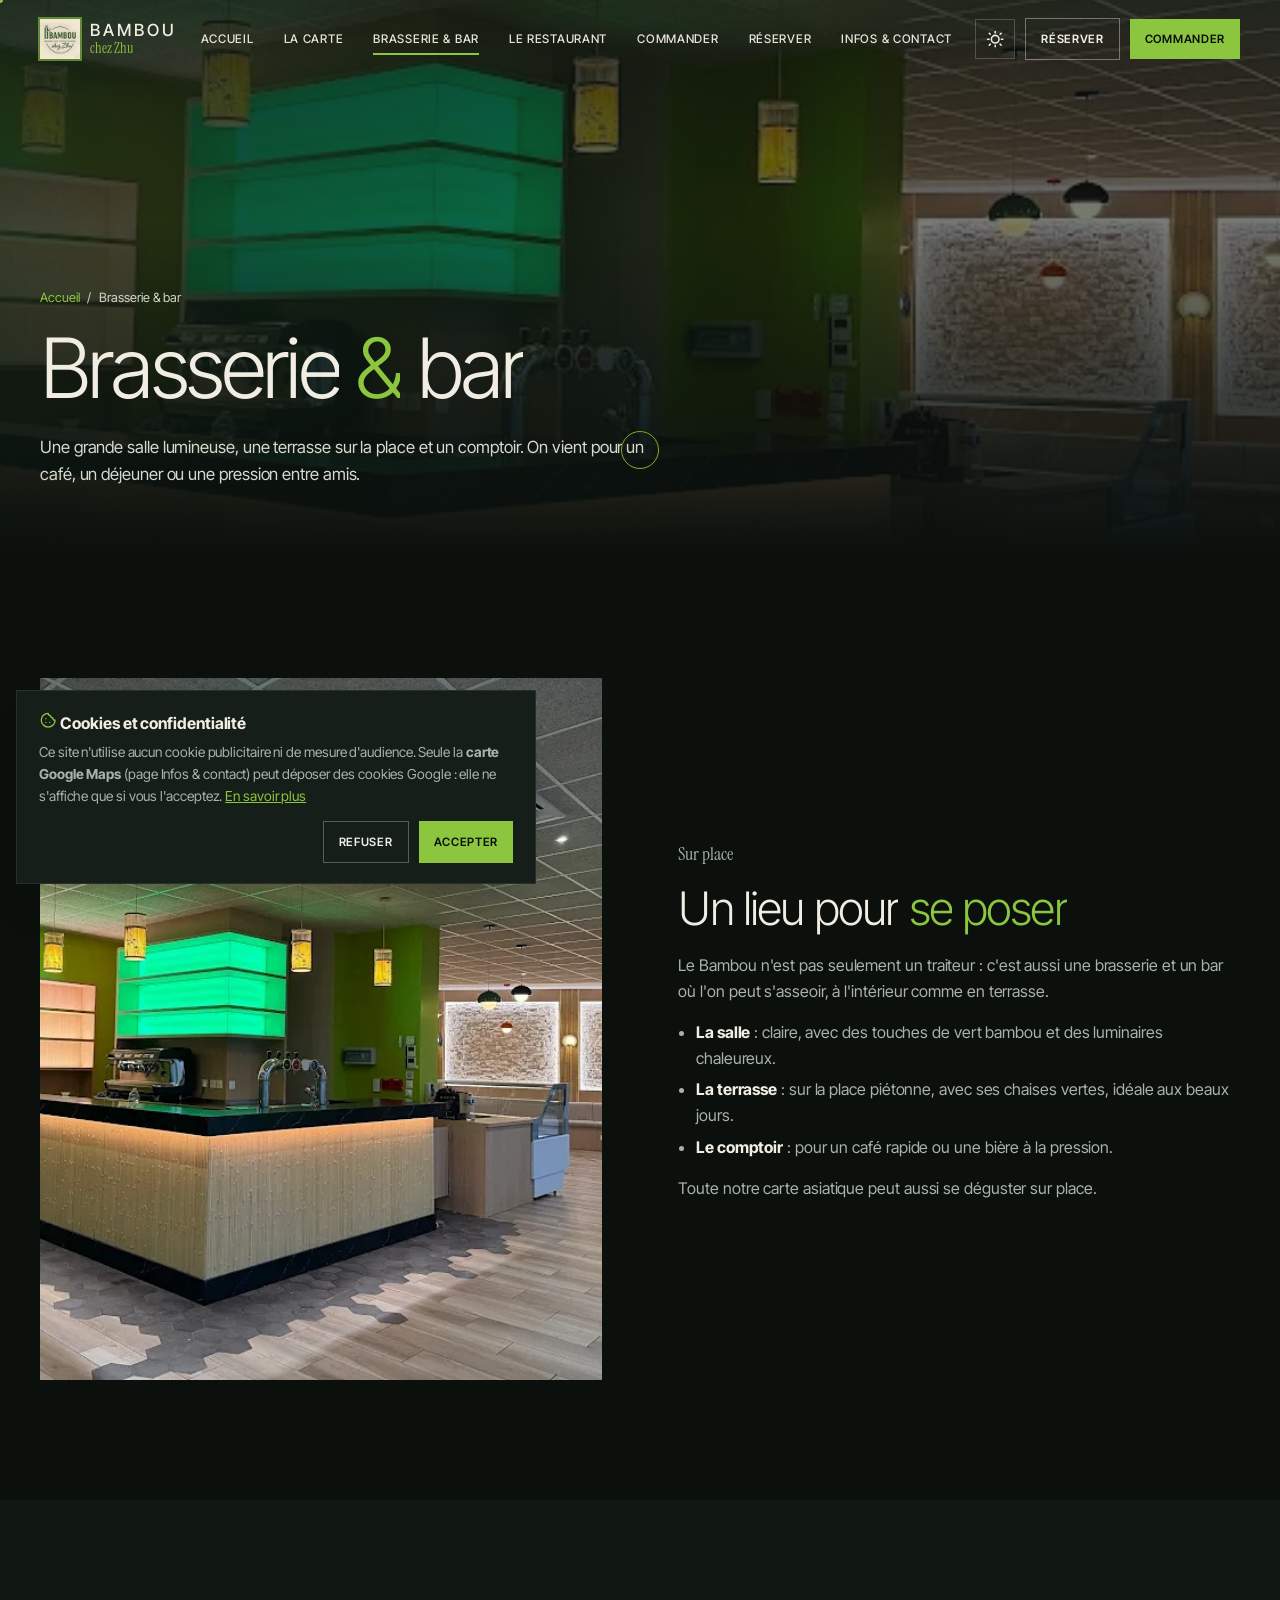
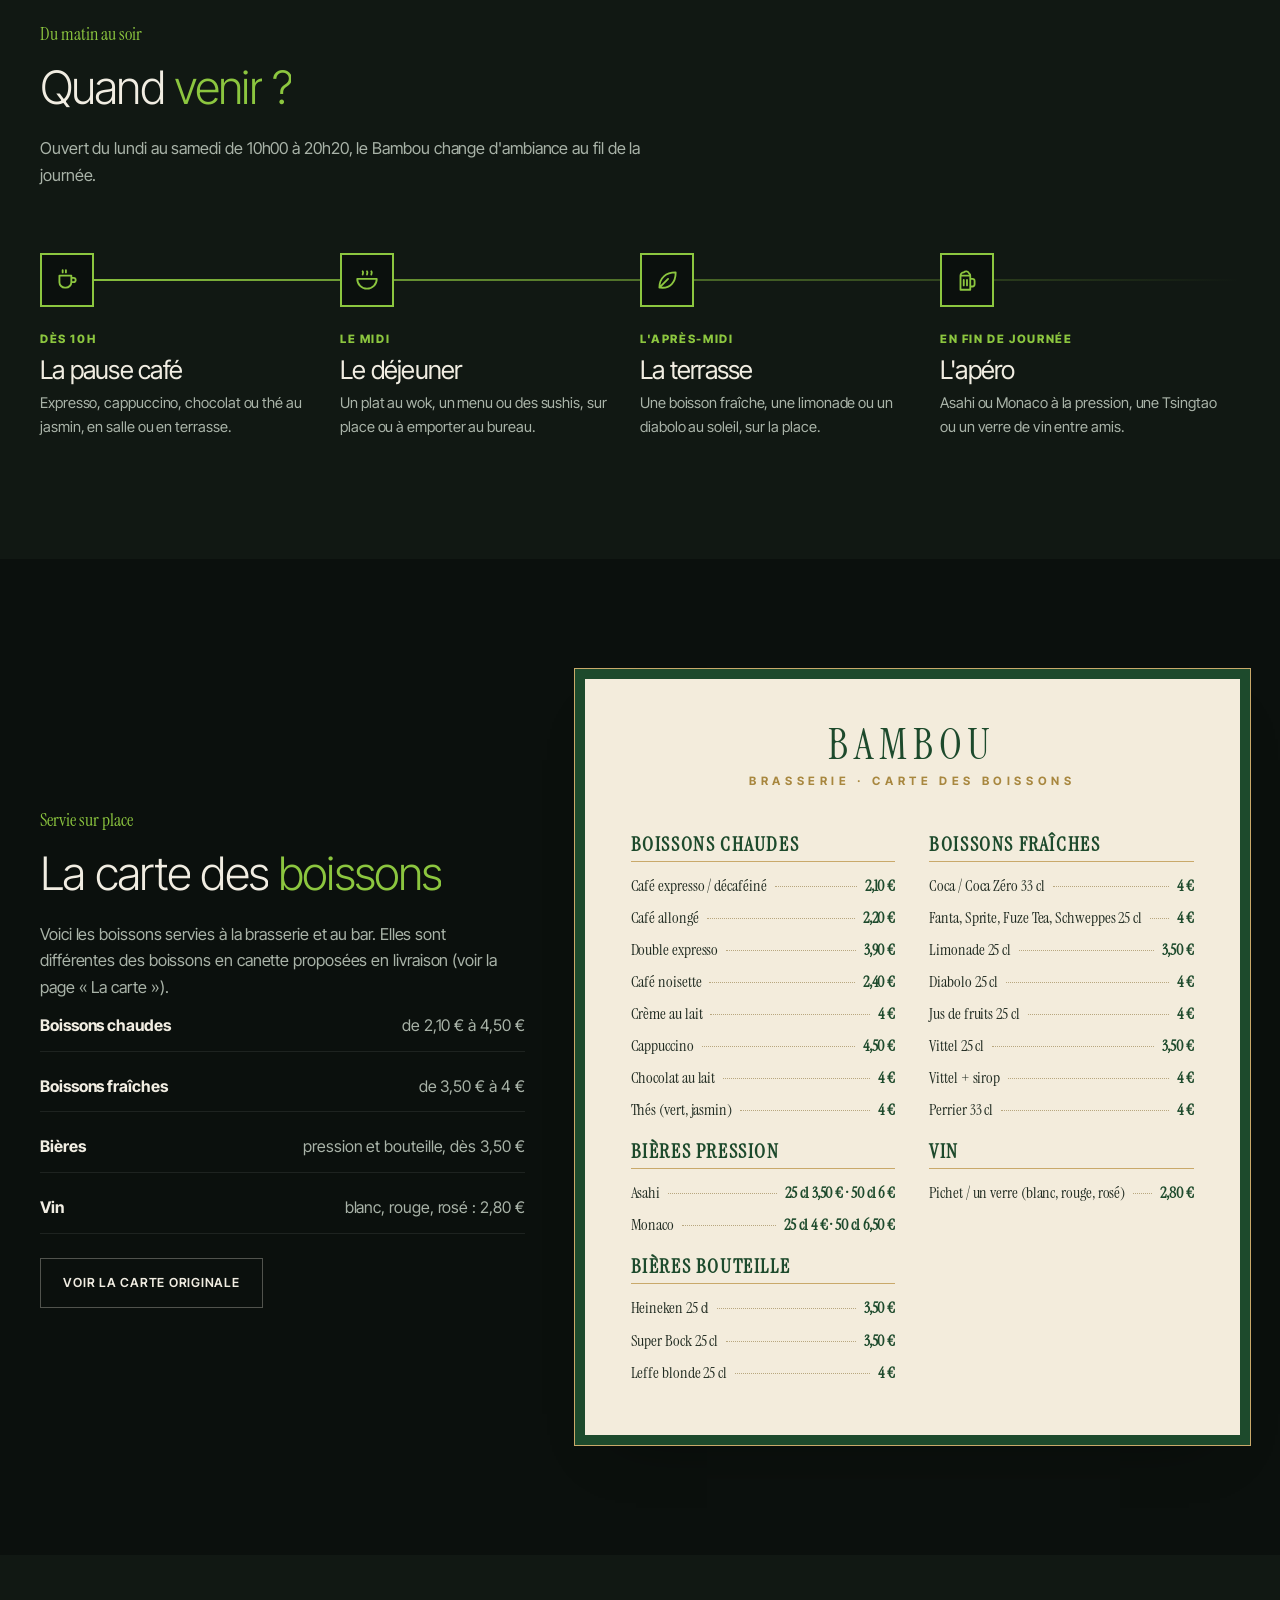
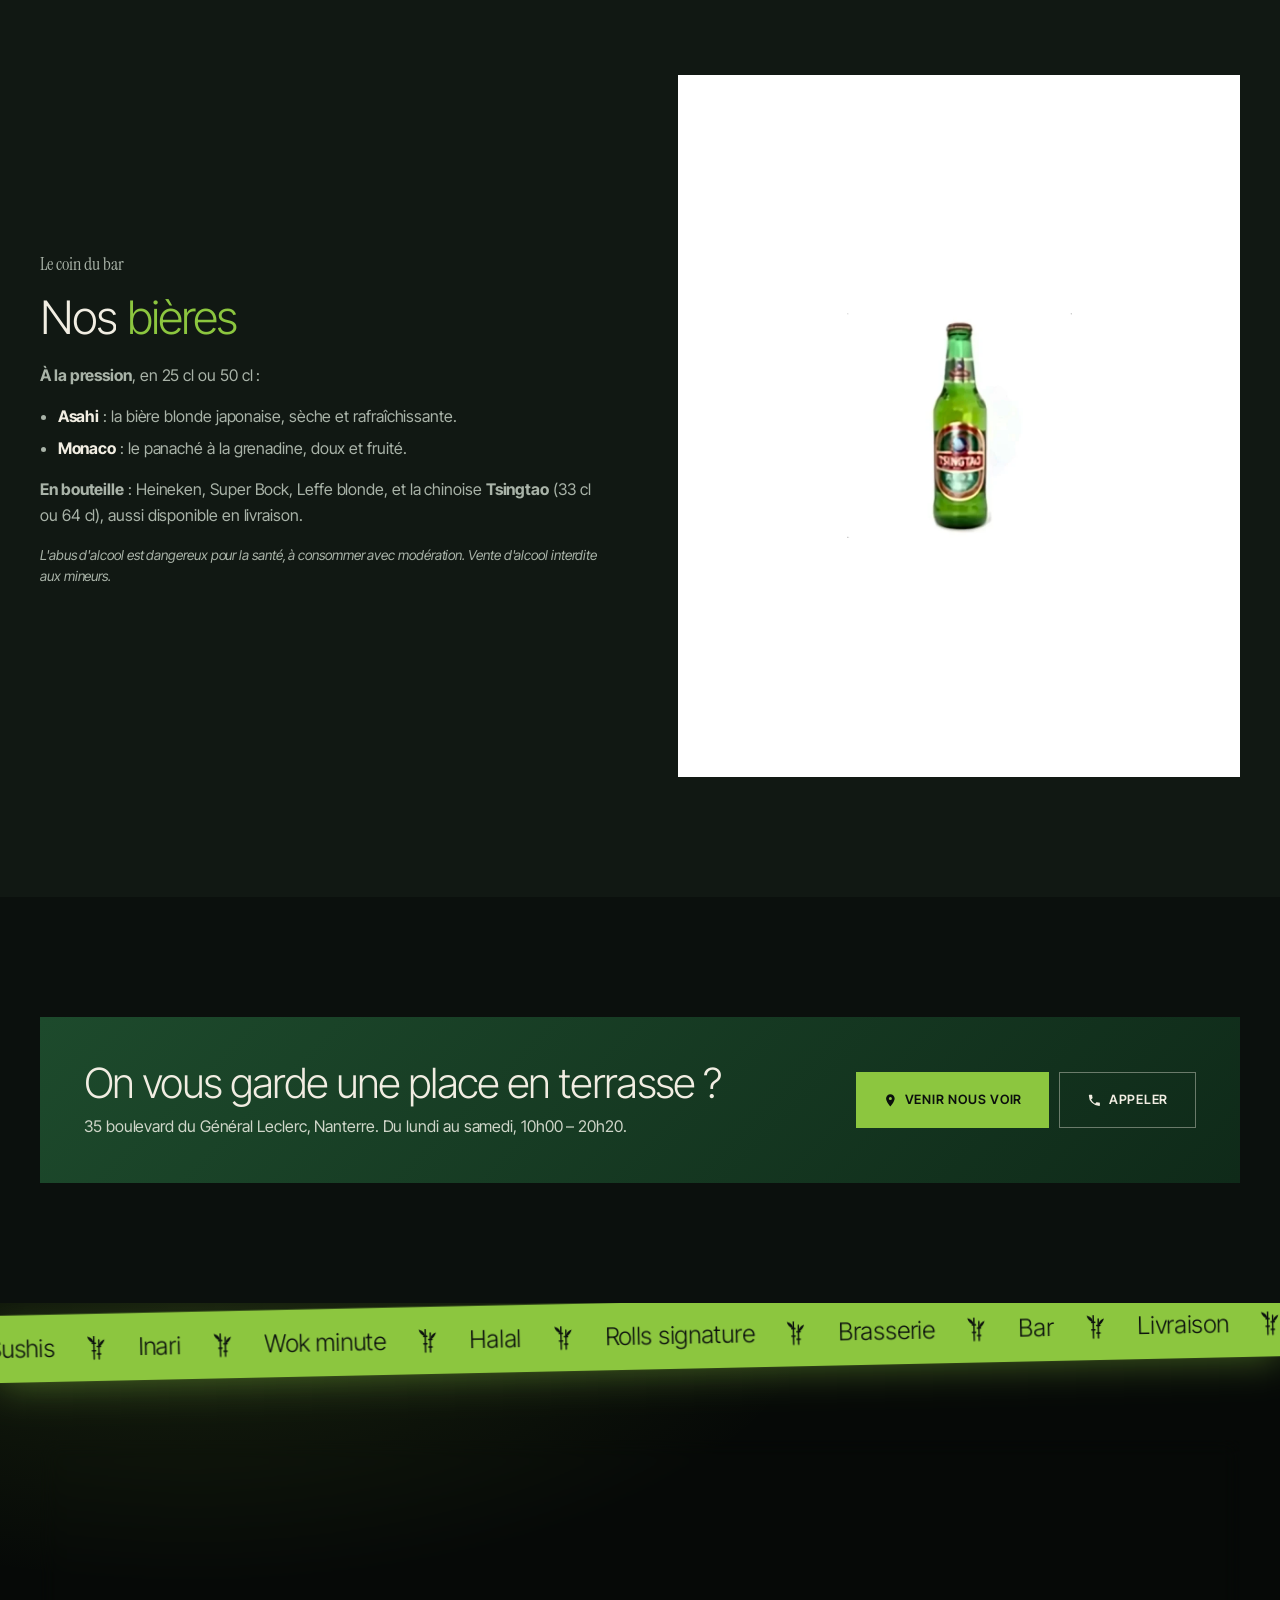
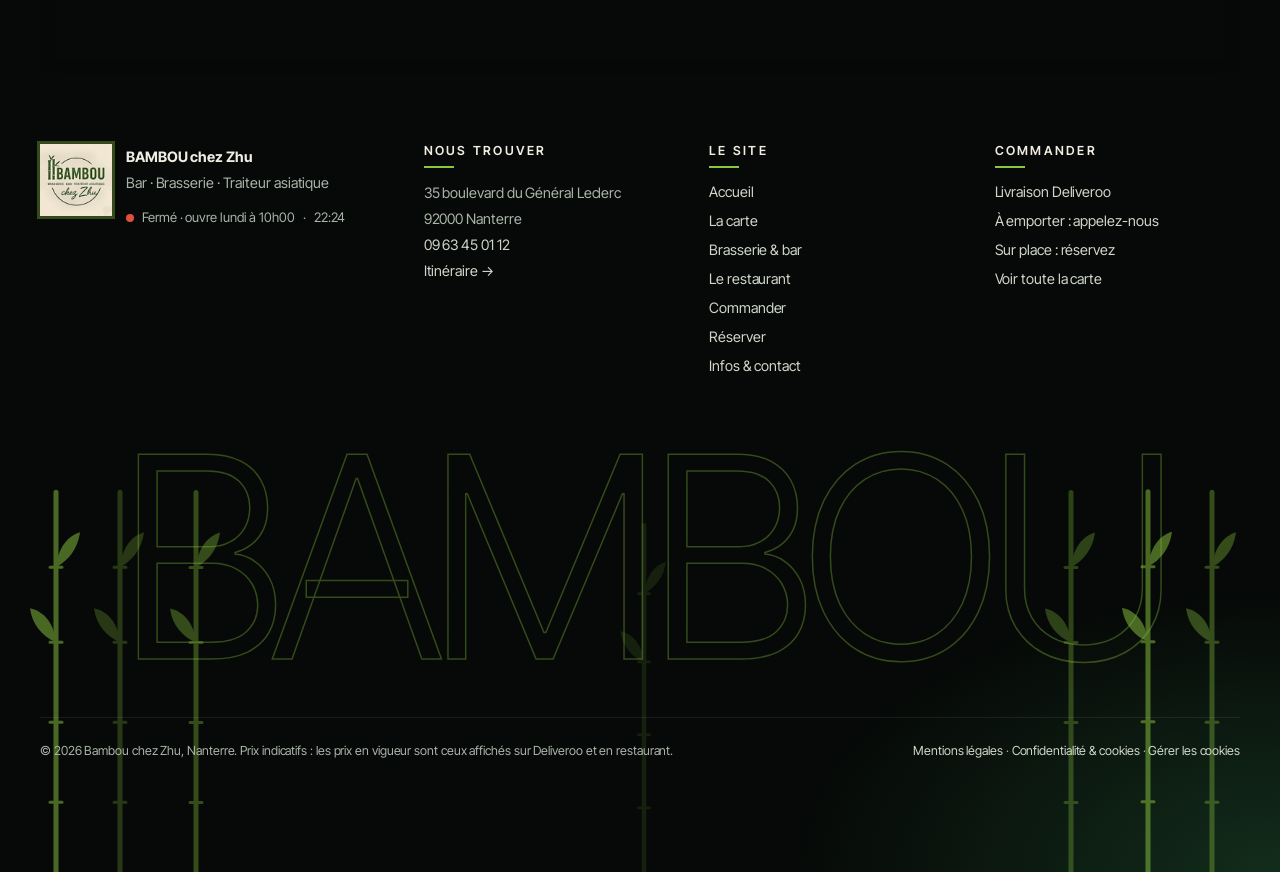
==== commit dcf86016: "Design éditorial, photos réelles et icônes pro - Style inspiré de Squarespace : Inter Tight / Instru" ====
--- a/brasserie.html
+++ b/brasserie.html
@@ -11,13 +11,13 @@
   <meta property="og:image" content="images/lieu/facade.webp">
   <link rel="preconnect" href="https://fonts.googleapis.com">
   <link rel="preconnect" href="https://fonts.gstatic.com" crossorigin>
-  <link href="https://fonts.googleapis.com/css2?family=Cormorant+Garamond:ital,wght@0,500;0,600;0,700;1,500&family=Manrope:wght@400;500;600;700;800&display=swap" rel="stylesheet">
+  <link href="https://fonts.googleapis.com/css2?family=Inter+Tight:wght@300;400;500;600&family=Instrument+Serif:ital@0;1&display=swap" rel="stylesheet">
   <link rel="stylesheet" href="css/style.css">
 </head>
 <body data-page="brasserie">
   <main>
     <section class="page-hero">
-      <div class="page-hero__bg" style="background-image:url('images/lieu/facade.webp')"></div>
+      <div class="page-hero__bg" style="background-image:url('images/lieu/salle.webp')"></div>
       <div class="container">
         <nav class="crumbs" aria-label="Fil d'Ariane"><a href="index.html">Accueil</a> / <span>Brasserie & bar</span></nav>
         <h1>Brasserie <span class="accent">&</span> bar</h1>
@@ -28,7 +28,7 @@
     <!-- EXPLICATION -->
     <section class="section">
       <div class="container split-block">
-        <div class="split-block__media curtain"><img src="images/lieu/salle.jpg" onerror="this.onerror=null;this.src='images/lieu/interieur.jpg'" alt="Le comptoir vert et lumineux de la brasserie" loading="lazy"></div>
+        <div class="split-block__media curtain"><img src="images/lieu/salle.webp" alt="Le comptoir vert et lumineux de la brasserie" loading="lazy"></div>
         <div class="split-block__text reveal">
           <p class="eyebrow">Sur place</p>
           <h2>Un lieu pour <span class="accent">se poser</span></h2>
@@ -82,7 +82,7 @@
     <!-- BIÈRES -->
     <section class="section section--alt">
       <div class="container split-block split-block--rev">
-        <div class="split-block__media curtain" style="background:#fff"><img src="images/biere-tsingtao.webp" alt="Bière Tsingtao" loading="lazy" style="object-fit:contain;padding:30px"></div>
+        <div class="split-block__media curtain" style="background:#fff"><img src="images/biere-tsingtao.webp" alt="Bière Tsingtao" loading="lazy" style="object-fit:contain;padding:22% 30%"></div>
         <div class="split-block__text reveal">
           <p class="eyebrow">Le coin du bar</p>
           <h2>Nos <span class="accent">bières</span></h2>
--- a/css/style.css
+++ b/css/style.css
@@ -898,3 +898,193 @@
 .merci__check .ico { width: 46px; height: 46px; stroke-width: 2.4; }
 .cookies__title { display: flex; align-items: center; gap: 8px; }
 .cookies__title .ico { color: var(--accent); }
+
+/* =========================================================
+   STYLE ÉDITORIAL (inspiré de Squarespace)
+   Une police sans empattement fine, coins carrés, formats
+   d'image réguliers, sections aérées. Couleurs et animations
+   inchangées.
+   ========================================================= */
+:root {
+  --font: "Inter Tight", "Helvetica Neue", Helvetica, Arial, sans-serif;
+  --font-display: "Inter Tight", "Helvetica Neue", Helvetica, Arial, sans-serif;
+  --font-serif: "Instrument Serif", Georgia, serif;
+  --radius: 0px;
+  --radius-sm: 0px;
+  --shadow: 0 30px 60px -30px rgba(0,0,0,.45);
+}
+body { font-size: 16px; line-height: 1.6; letter-spacing: -0.005em; }
+.container { width: min(1360px, 100% - 80px); }
+.header__inner { width: min(1440px, 100% - 80px); }
+
+/* --- Titres : fins et resserrés --- */
+h1, h2, h3, h4 { font-family: var(--font); }
+h2 { font-weight: 300; font-size: clamp(2.2rem, 3.6vw, 2.9rem); line-height: 1.08; letter-spacing: -0.04em; }
+h3 { font-weight: 500; font-size: 1.2rem; line-height: 1.25; letter-spacing: -0.01em; }
+.accent { font-style: normal; color: var(--accent); }
+.eyebrow { font-family: var(--font-serif); text-transform: none; letter-spacing: 0; font-size: 1.15rem; font-weight: 400; margin-bottom: 14px; }
+.section__head { max-width: 760px; margin-bottom: 64px; }
+.section__head::after { display: none; }
+.section__lead { font-size: 1.02rem; line-height: 1.65; max-width: 620px; }
+.section { padding: 120px 0; }
+.section--tight { padding-top: 0; }
+
+/* --- Hero --- */
+.hero__title { font-family: var(--font); font-weight: 300; font-size: clamp(4rem, 11vw, 9.5rem); letter-spacing: -0.06em; line-height: .9; }
+.hero__title em { font-family: var(--font-serif); font-style: italic; font-weight: 400; font-size: .3em; letter-spacing: 0; }
+.hero__lead { font-size: 1.1rem; max-width: 520px; }
+.hero__chips li { border-radius: 0; background: transparent; border: 0; border-left: 1px solid rgba(241,237,226,.35); padding: 2px 14px; backdrop-filter: none; font-weight: 500; }
+.hero__chips li:first-child { border-left: 0; padding-left: 0; }
+.hero__dishes img { border-radius: 0; border-width: 0; width: 140px; height: 175px; }
+.hero__dishes img:nth-child(1) { width: 170px; height: 212px; }
+.hero__dishes img:nth-child(4) { width: 120px; height: 150px; }
+.page-hero h1 { font-family: var(--font); font-weight: 300; font-size: clamp(2.8rem, 6.5vw, 5.4rem); letter-spacing: -0.05em; line-height: 1; }
+.page-hero p.lead { font-size: 1.05rem; }
+.page-hero__mosaic img { border-radius: 0; }
+
+/* --- Boutons : rectangles, petites capitales --- */
+.btn { border-radius: 0; text-transform: uppercase; letter-spacing: .06em; font-size: .78rem; font-weight: 600; padding: 1.15em 1.8em; box-shadow: none; }
+.btn--primary { box-shadow: none; }
+.btn--primary:hover { box-shadow: none; transform: translateY(-2px); }
+.btn--sm { padding: .95em 1.3em; font-size: .72rem; }
+.btn--lg { padding: 1.3em 2.1em; font-size: .8rem; }
+.btn--ghost { border-width: 1px; }
+.link { text-transform: uppercase; letter-spacing: .06em; font-size: .78rem; font-weight: 600; }
+.theme-toggle, .burger { border-radius: 0; }
+
+/* --- Navigation --- */
+.brand__text { font-family: var(--font); font-weight: 500; letter-spacing: .18em; font-size: 1.05rem; }
+.brand__text small { font-family: var(--font-serif); text-transform: none; letter-spacing: 0; font-size: .85rem; font-weight: 400; }
+.nav a { text-transform: uppercase; letter-spacing: .06em; font-size: .74rem; font-weight: 500; }
+@media (max-width: 1240px) { .nav a { font-family: var(--font); font-weight: 300; text-transform: none; letter-spacing: -0.03em; font-size: 2.2rem; } }
+
+/* --- Bandeau de plats --- */
+.marquee__item { border-radius: 0; background: transparent; padding: 0 22px 0 0; border-right: 1px solid rgba(241,237,226,.2); }
+.marquee__item img { border-radius: 0; width: 52px; height: 52px; }
+
+/* --- Cartes : à plat, sans cadre, images aux formats réguliers --- */
+.u-card, .dish, .cat-card, .p-item, .step, .stat, .infos__card, .carte__intro, .resa__block, .mode, .lex, .faq details, .sauces, .cookies, .recap, .modal__box { border-radius: 0; }
+.u-card { background: transparent; border: 0; }
+.u-card:hover { box-shadow: none; }
+.u-card__media { aspect-ratio: 3 / 4; }
+.u-card__body { padding: 22px 0 0; }
+.u-card h3 { font-family: var(--font); font-weight: 400; font-size: 1.6rem; letter-spacing: -0.03em; }
+.u-card__num { font-family: var(--font-serif); font-weight: 400; font-size: 1.3rem; top: 22px; right: 0; color: var(--muted); }
+
+.dish { background: transparent; border: 0; }
+.dish:hover { box-shadow: none; }
+.dish__media { aspect-ratio: 4 / 5; }
+.dish__body { padding: 16px 0 6px; }
+.dish__body h3 { font-weight: 500; font-size: 1rem; }
+.dish__badge { border-radius: 0; text-transform: uppercase; letter-spacing: .05em; font-size: .62rem; }
+.price { font-family: var(--font); font-weight: 500; font-size: 1.05rem; letter-spacing: -0.01em; }
+.price--lg { font-size: 1.6rem; font-weight: 400; }
+.add { border-radius: 0; width: 32px; height: 32px; font-weight: 400; }
+.tag { border-radius: 0; text-transform: uppercase; letter-spacing: .05em; font-size: .6rem; }
+.grid { grid-template-columns: repeat(auto-fill, minmax(240px, 1fr)); gap: 48px 24px; }
+
+.fav { border-radius: 0; aspect-ratio: 3 / 4; }
+.fav h3 { font-family: var(--font); font-weight: 400; font-size: 1.35rem; letter-spacing: -0.02em; }
+.fav__rank { border-radius: 0; width: 32px; height: 32px; font-weight: 500; }
+.fav__cat { font-family: var(--font-serif); text-transform: none; letter-spacing: 0; font-size: .95rem; font-weight: 400; }
+
+.cat-card { background: transparent; border: 0; }
+.cat-card:hover { box-shadow: none; border-color: transparent; }
+.cat-card__media { aspect-ratio: 4 / 5; }
+.cat-card__body { padding: 16px 0 0; }
+.cat-card h3 { font-family: var(--font); font-weight: 400; font-size: 1.35rem; letter-spacing: -0.02em; }
+.cat-card__ico { border-radius: 0; }
+.cat-card__arrow { bottom: 6px; right: 0; }
+.cat-grid { grid-template-columns: repeat(auto-fill, minmax(230px, 1fr)); gap: 40px 24px; }
+
+/* Blocs explicatifs : un filet en haut au lieu d'un encadré */
+.p-item, .step, .stat { background: transparent; border: 0; border-top: 1px solid var(--line); padding: 28px 0 0; }
+.p-item:hover { transform: none; }
+.p-item__ico, .step__ico { border-radius: 0; background: transparent; width: auto; height: auto; justify-content: start; margin-bottom: 16px; }
+.p-item__ico .ico, .step__ico .ico { width: 28px; height: 28px; }
+.step::before { font-family: var(--font-serif); font-weight: 400; font-size: 1.3rem; top: 26px; right: 0; color: var(--muted); }
+.pourquoi__grid, .steps { gap: 40px 32px; }
+.stat { text-align: left; }
+.stat strong { font-family: var(--font); font-weight: 300; font-size: 3.6rem; letter-spacing: -0.05em; }
+
+/* Offre */
+.offer__inner { border-radius: 0; }
+.offer__inner::after { font-family: var(--font); font-weight: 300; letter-spacing: -0.06em; }
+.plate__img { border-radius: 0; border: 0; aspect-ratio: 4 / 5; }
+.plate:hover .plate__img { transform: translateY(-6px); }
+
+/* Carte : onglets et recherche */
+.tab, .chip, .search, .stepper, .choice span, .field input, .field select, .field textarea { border-radius: 0 !important; }
+.tab { background: transparent; border: 0; border-bottom: 1px solid var(--line); text-transform: uppercase; letter-spacing: .05em; font-size: .72rem; font-weight: 600; padding: 12px 14px; }
+.tab-indicator { border-radius: 0; height: 2px; top: auto; bottom: 2px; }
+.tab.is-active { color: var(--accent) !important; background: transparent; }
+.chip { text-transform: uppercase; letter-spacing: .05em; font-size: .7rem; font-weight: 600; }
+.carte__intro { background: transparent; border: 0; border-top: 1px solid var(--line); border-bottom: 1px solid var(--line); padding: 28px 0; }
+.carte__intro .big { border-radius: 0; background: transparent; width: auto; height: auto; }
+.carte__intro h3 { font-family: var(--font); font-weight: 300; font-size: 2rem; letter-spacing: -0.04em; }
+.sauces { border-style: solid; border-width: 1px 0 0; border-color: var(--line); padding: 32px 0 0; }
+.sauces h3, .modal__body h3, .mode h3, .tl h3, .recap h3 { font-family: var(--font); font-weight: 400; letter-spacing: -0.03em; }
+
+/* Lexique */
+.lex { background: transparent; border: 0; border-top: 1px solid var(--line); padding: 18px 0; grid-template-columns: 72px 1fr; }
+.lex img { border-radius: 0; width: 72px; height: 90px; }
+
+/* Lieu, galerie, images de blocs */
+.lieu__main, .lieu__small, .split-block__media, .gallery__item, .infos__map, .menu-card, .modal__poster img { border-radius: 0; }
+.split-block__media { aspect-ratio: 4 / 5; }
+.lieu__quote { font-family: var(--font-serif); font-size: 1.7rem; }
+.lieu__main figcaption { border-radius: 0; }
+.gallery { grid-auto-rows: auto; grid-template-columns: repeat(5, 1fr); gap: 16px; }
+.gallery__item { aspect-ratio: 4 / 5; }
+.gallery__item:nth-child(n) { grid-column: auto; grid-row: auto; }
+
+/* Formules, FAQ, frise, réservation */
+.mode { border: 0; border-top: 1px solid var(--line); background: transparent; padding: 30px 0 0; }
+.mode--main { background: linear-gradient(160deg, var(--forest), #0f2a19); padding: 30px; border: 0; }
+.mode__ico { border-radius: 0; }
+.faq details { background: transparent; border: 0; border-bottom: 1px solid var(--line); }
+.faq summary { padding: 22px 50px 22px 0; font-weight: 500; font-size: 1.05rem; }
+.faq summary::after { border-radius: 0; right: 0; }
+.faq details > div { padding: 0 0 22px; }
+.tl__dot { border-radius: 0; }
+.resa__block { background: transparent; border: 0; border-top: 1px solid var(--line); padding: 34px 0 0; }
+.resa__block legend { font-family: var(--font); font-weight: 300; letter-spacing: -0.03em; }
+.resa__block legend span { border-radius: 0; }
+.pick, .pick img, .basket { border-radius: 0; }
+.infos__card { background: transparent; border: 0; padding: 0; }
+.infos__list .ico { border-radius: 0; }
+.cta-band { border-radius: 0; }
+.cta-band h2 { font-weight: 300; }
+
+/* Carte des boissons */
+.menu-card { transform: none; }
+.menu-card__title strong, .menu-card h4, .menu-card li { font-family: var(--font-serif); }
+.menu-card__title strong { font-weight: 400; }
+
+/* Fenêtres, cookies, pied de page */
+.modal__close, .mobile-bar, .mobile-bar__call, .f-top, .f-cta, .f-cta::before, .f-cta::after { border-radius: 0; }
+.modal__body h3 { font-size: 1.9rem; font-weight: 300; }
+.f-cta h3 { font-family: var(--font); font-weight: 300; letter-spacing: -0.04em; }
+.f-cta h3 span { font-family: var(--font-serif); font-weight: 400; letter-spacing: 0; }
+.f-ribbon span { font-family: var(--font); font-weight: 300; letter-spacing: -0.02em; text-transform: none; font-size: 1.5rem; }
+.f-giant { font-family: var(--font); font-weight: 300; letter-spacing: -0.07em; }
+.footer h4 { font-family: var(--font); font-weight: 600; }
+.footer__brand img, .brand__logo { border-radius: 0; }
+.final h2 { font-weight: 300; }
+.merci__check { border-radius: 0; }
+
+@media (max-width: 860px) {
+  .container, .header__inner { width: calc(100% - 40px); }
+  .section { padding: 84px 0; }
+  .gallery { grid-template-columns: repeat(2, 1fr); }
+  .split-block__media { aspect-ratio: 4 / 3; }
+}
+@media (max-width: 560px) {
+  .container, .header__inner { width: calc(100% - 32px); }
+  .grid { gap: 32px 14px; }
+  .lex img { width: 64px; height: 80px; }
+}
+/* Cartes de plats carrées (photos larges et en hauteur mélangées) */
+.dish__media { aspect-ratio: 1 / 1; }
+.plate__img { aspect-ratio: 1 / 1; }
+.u-card:nth-child(3) .u-card__media img { object-fit: cover; padding: 0; }
